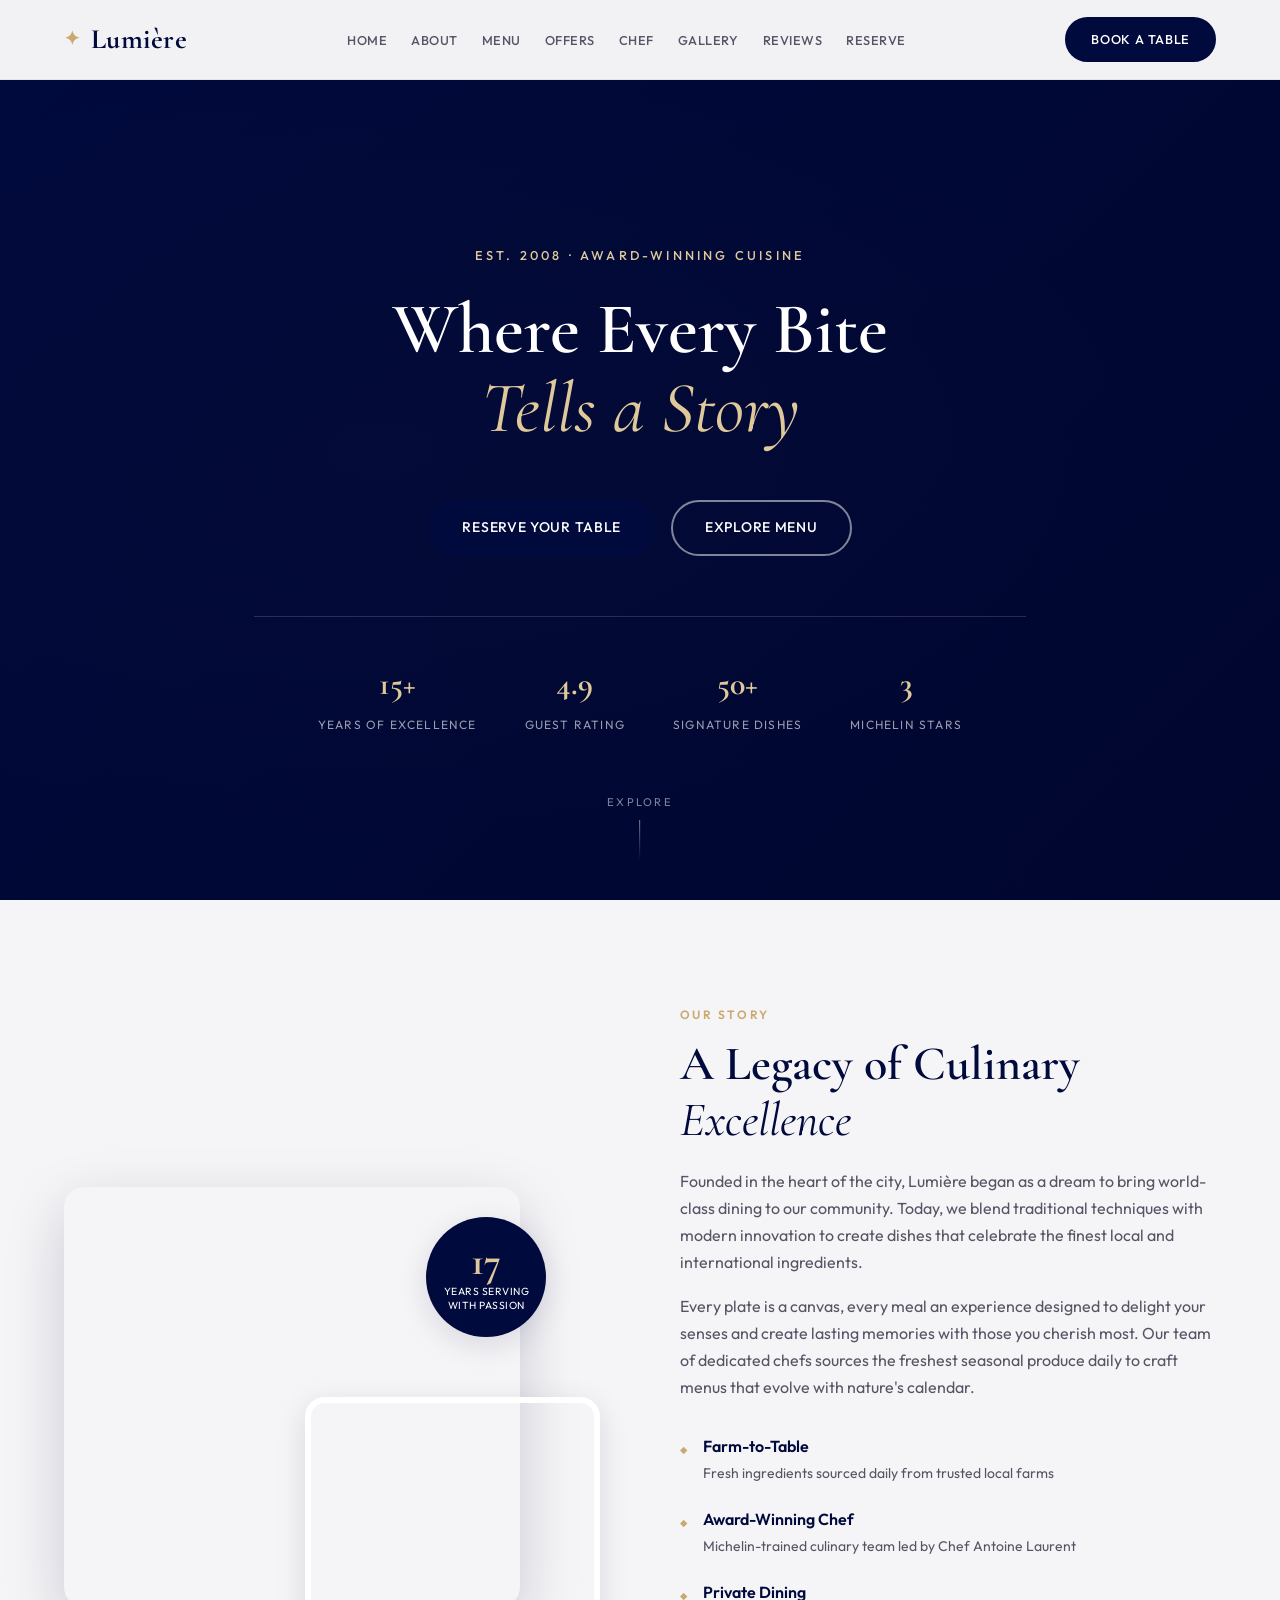
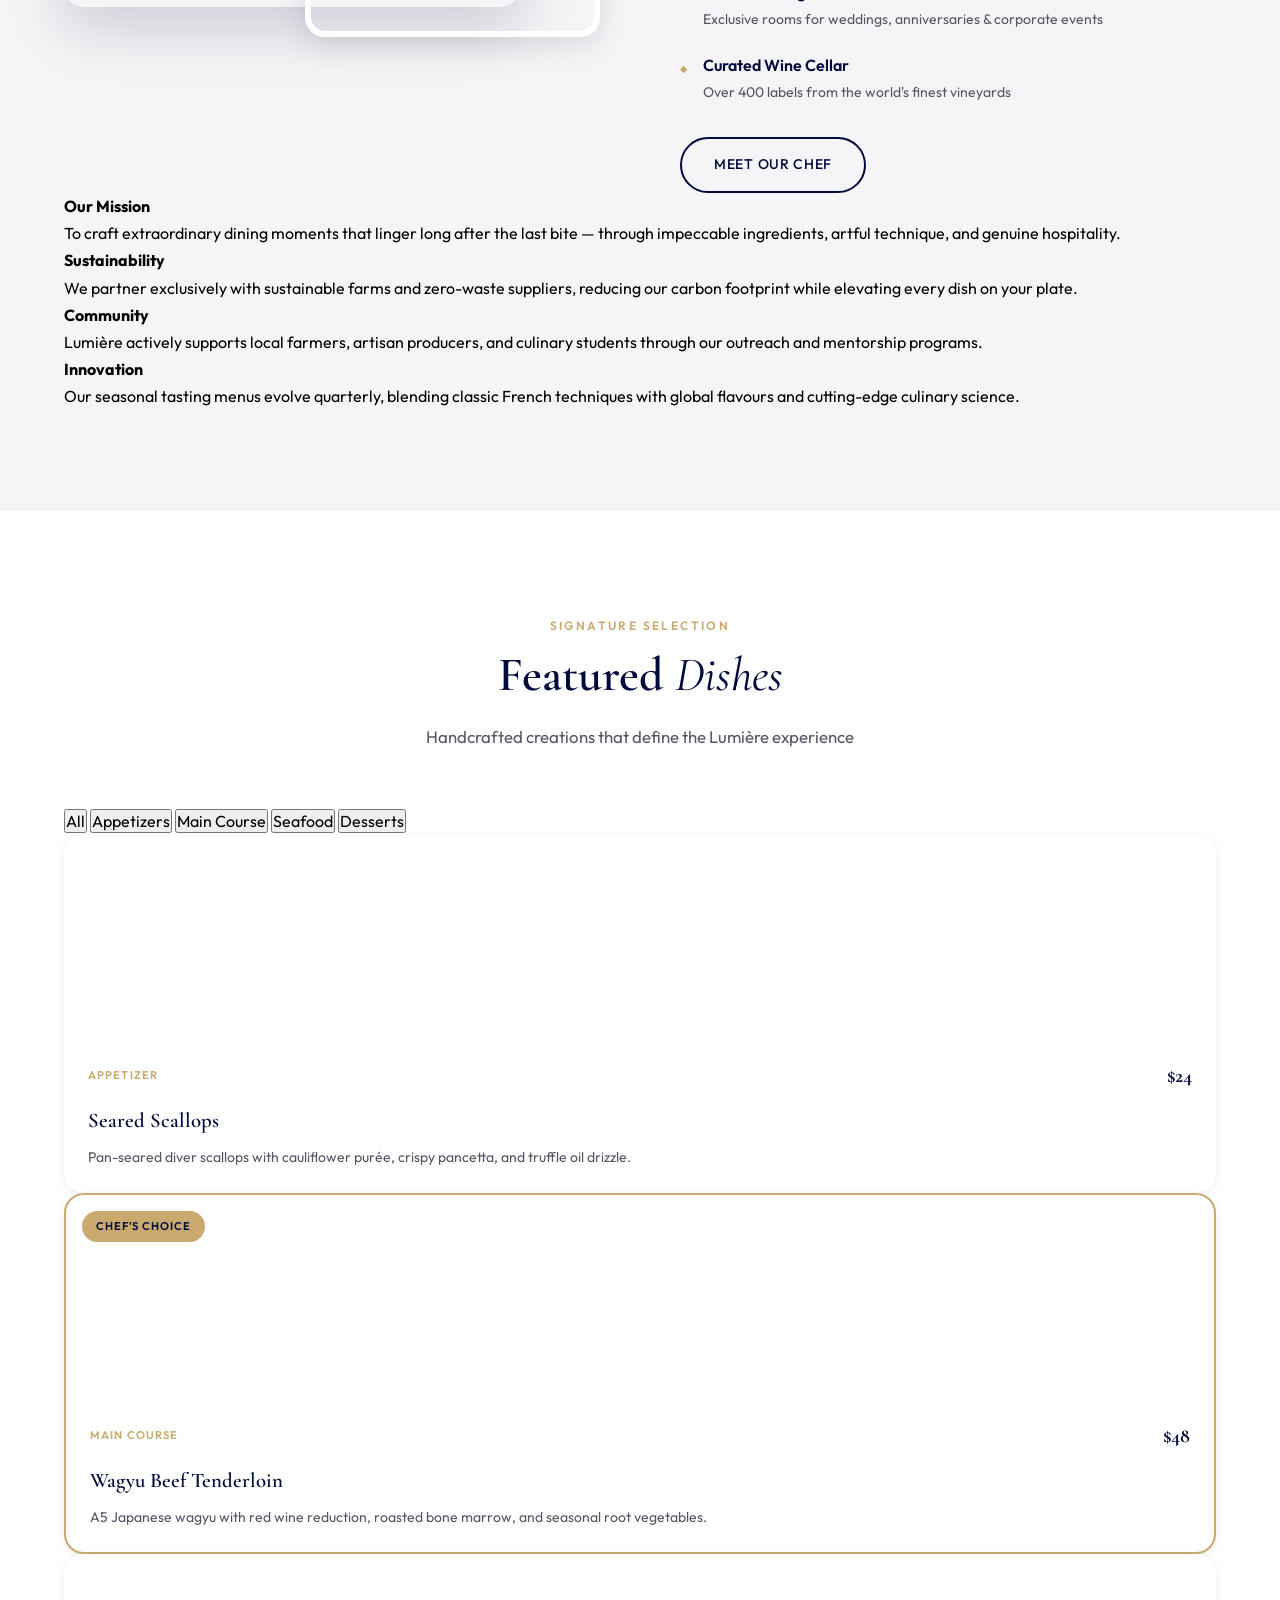
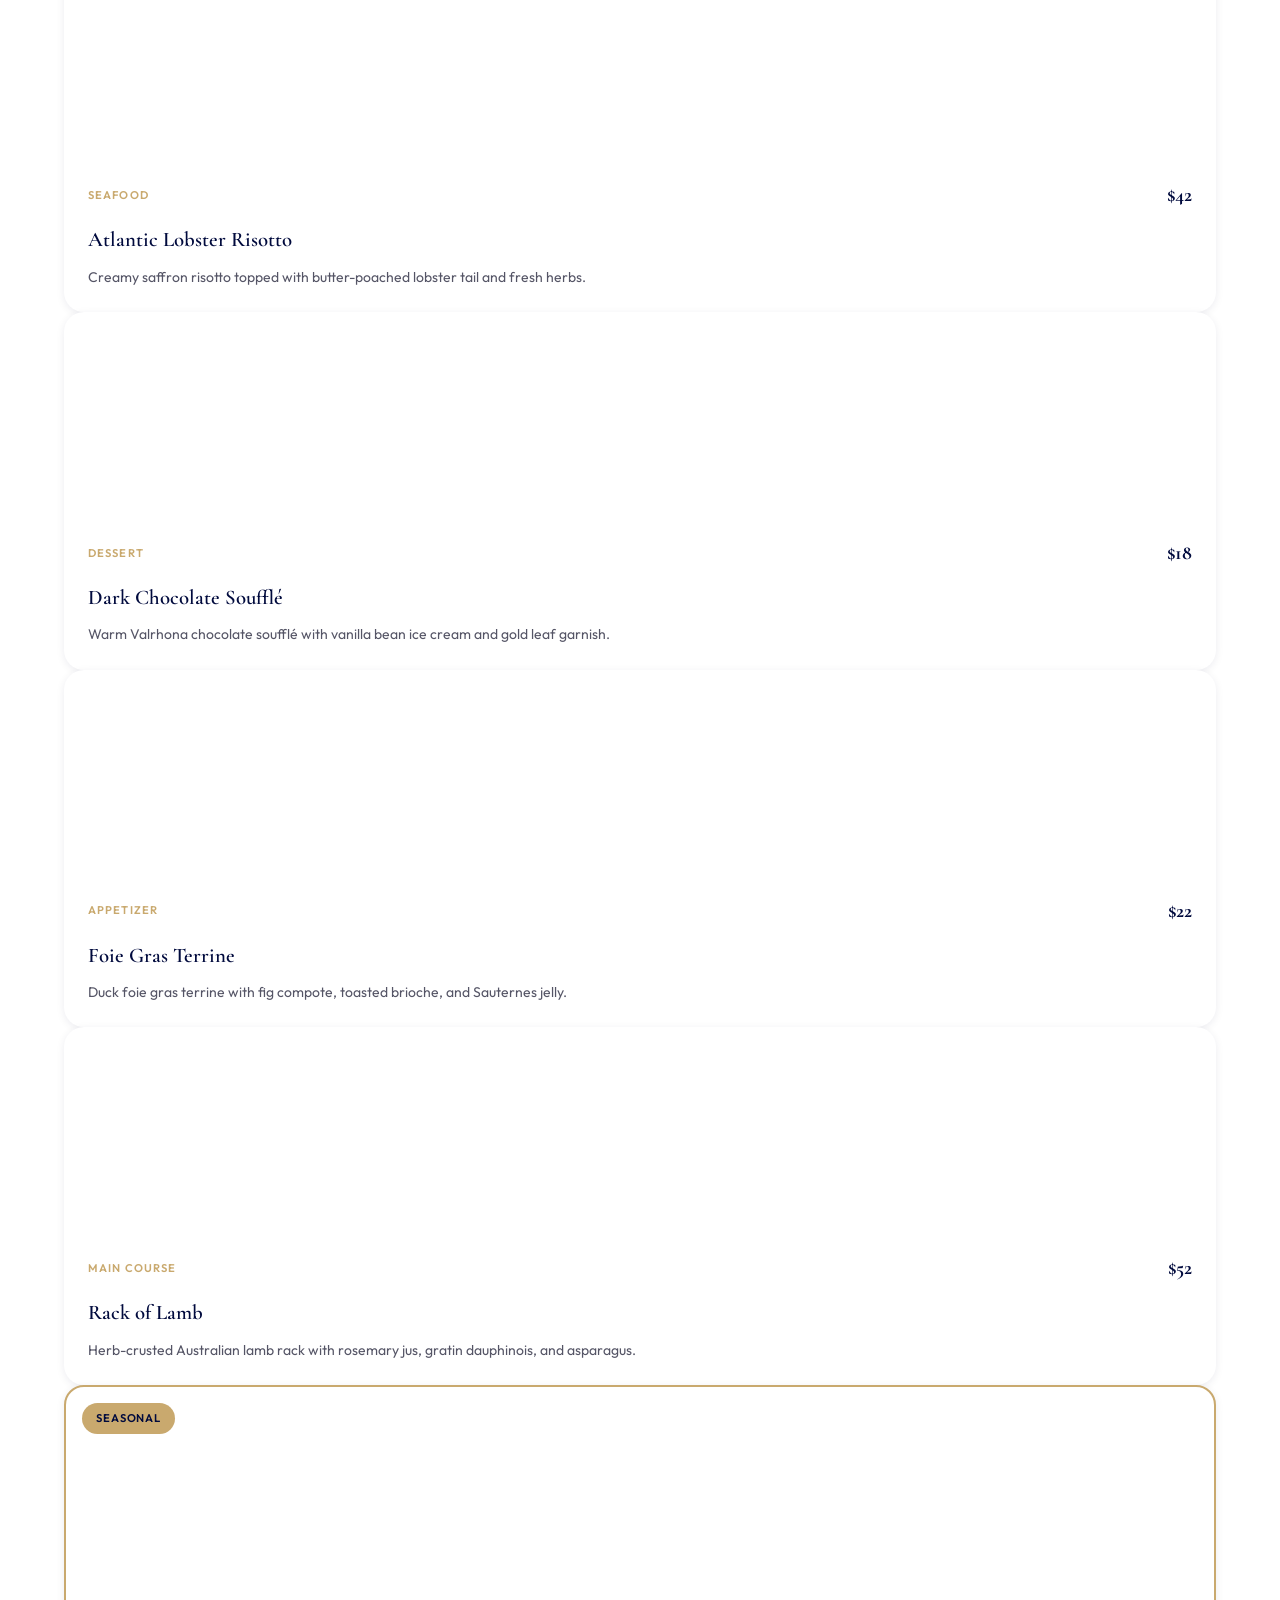
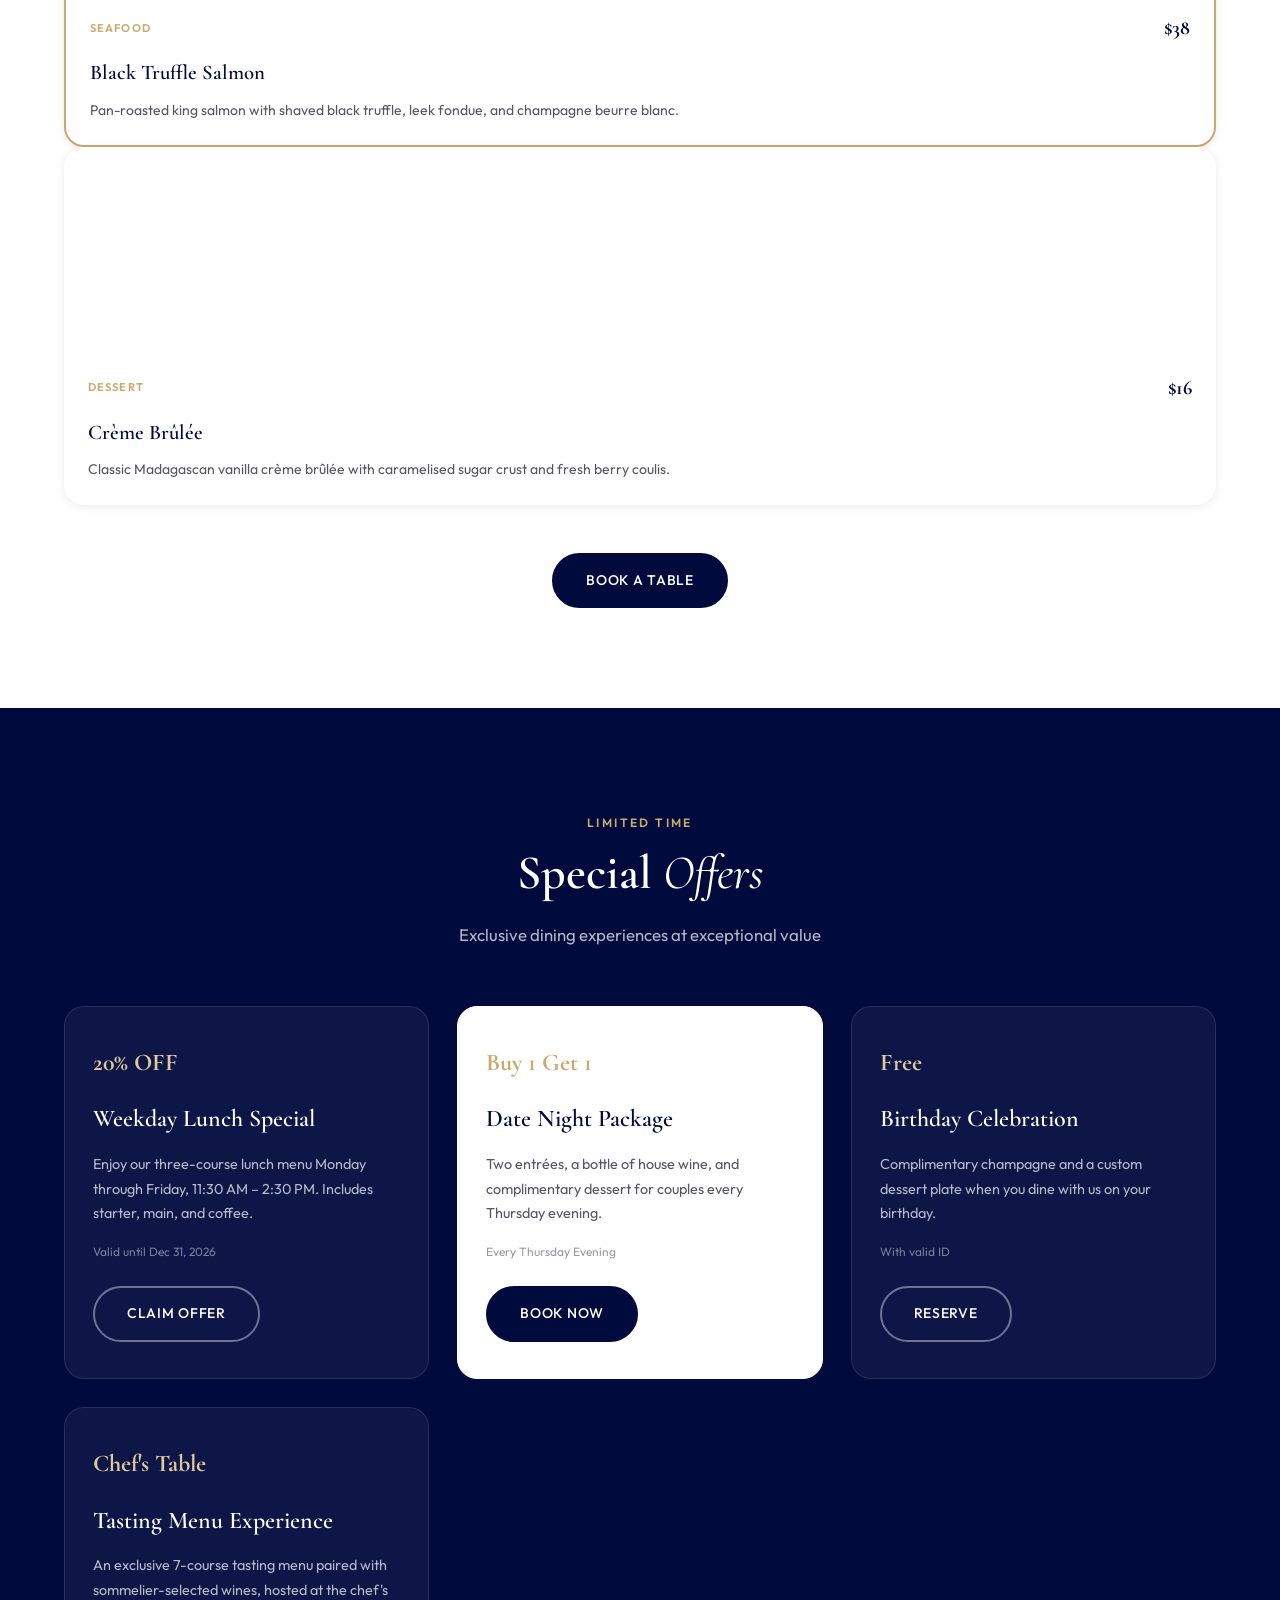
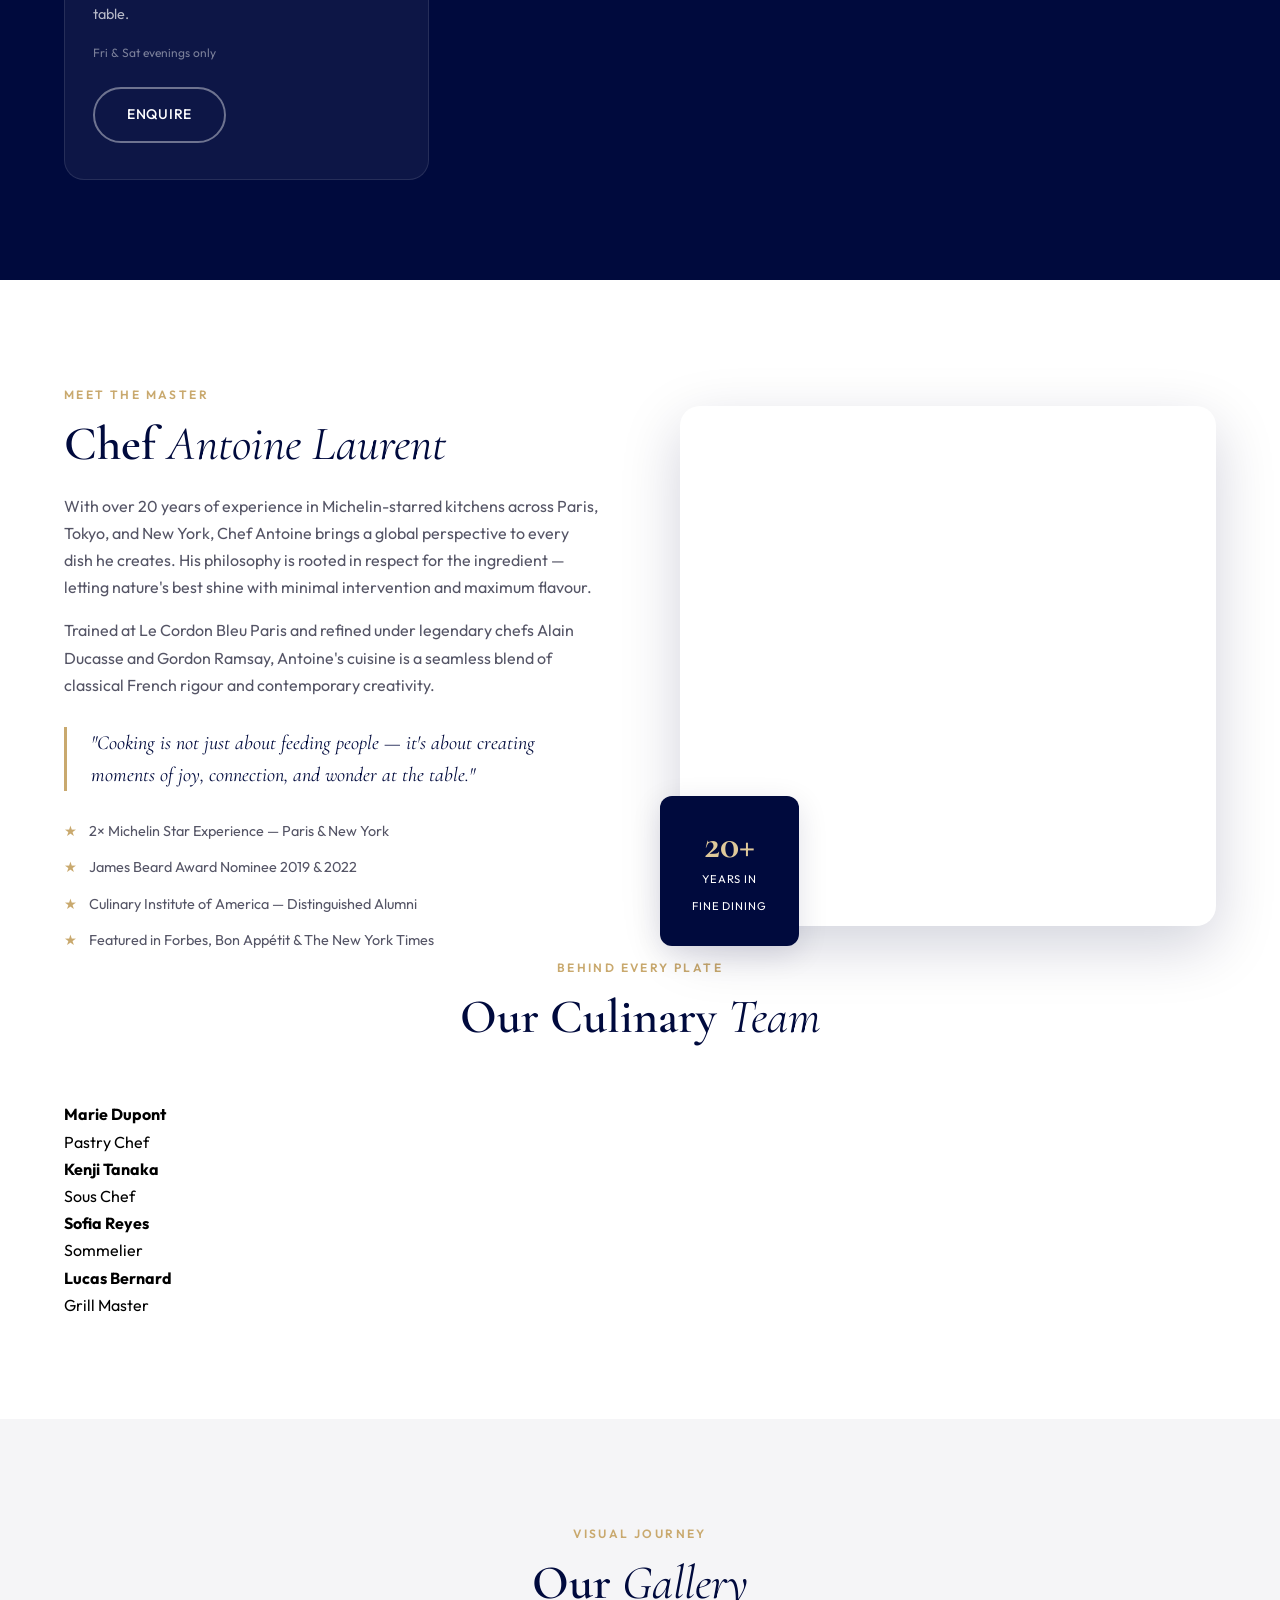
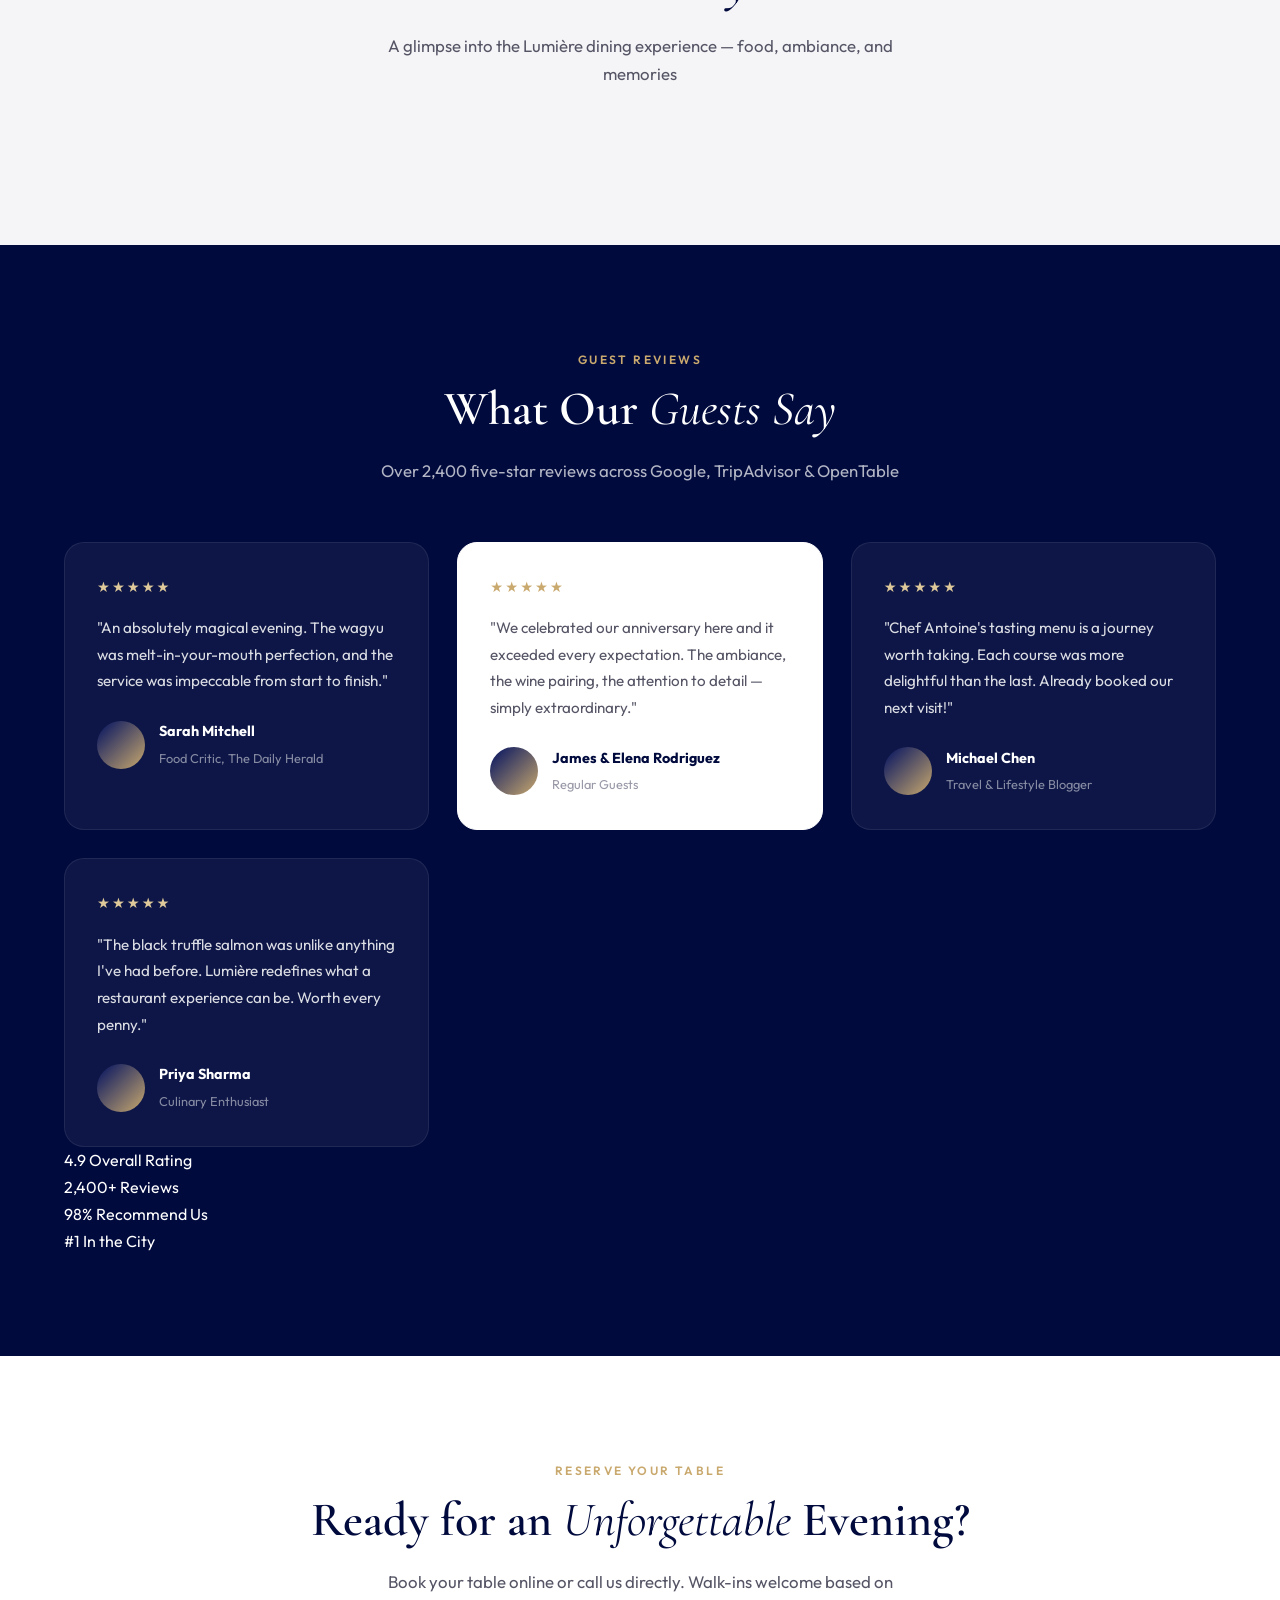
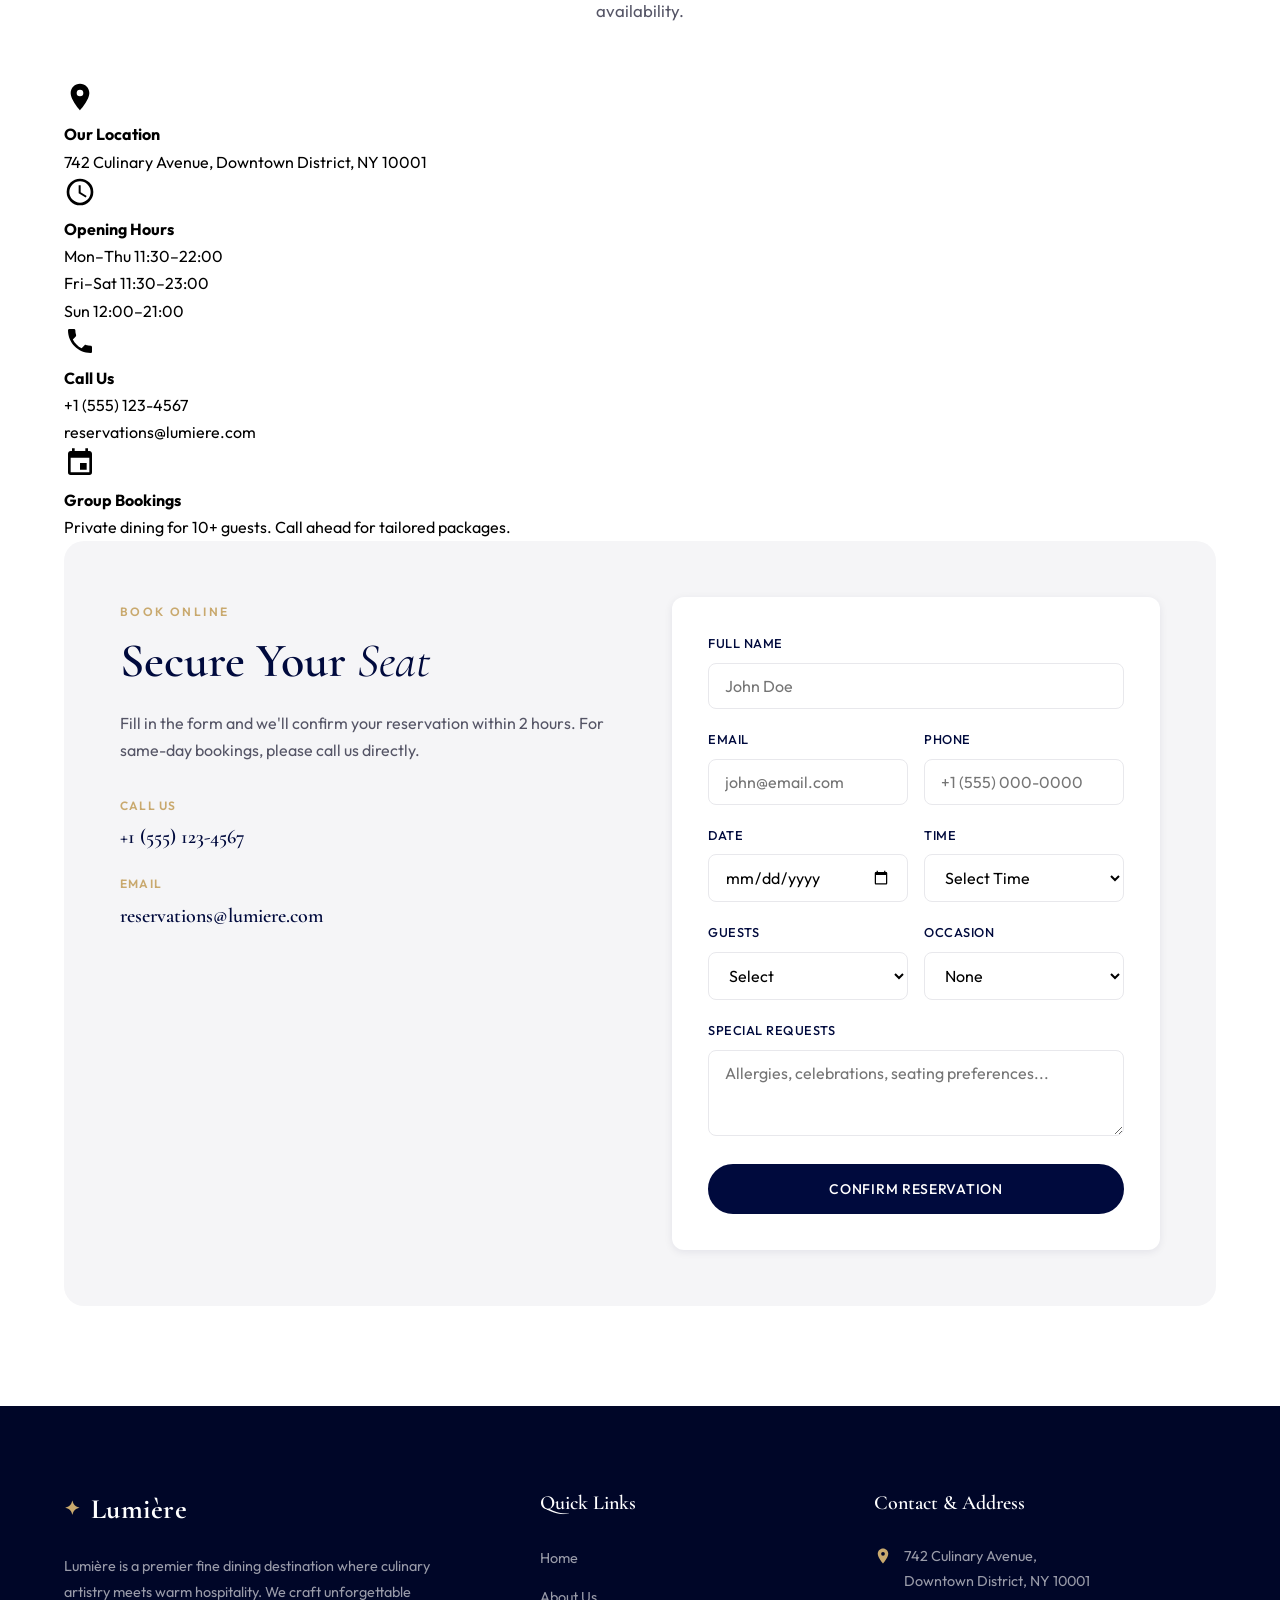
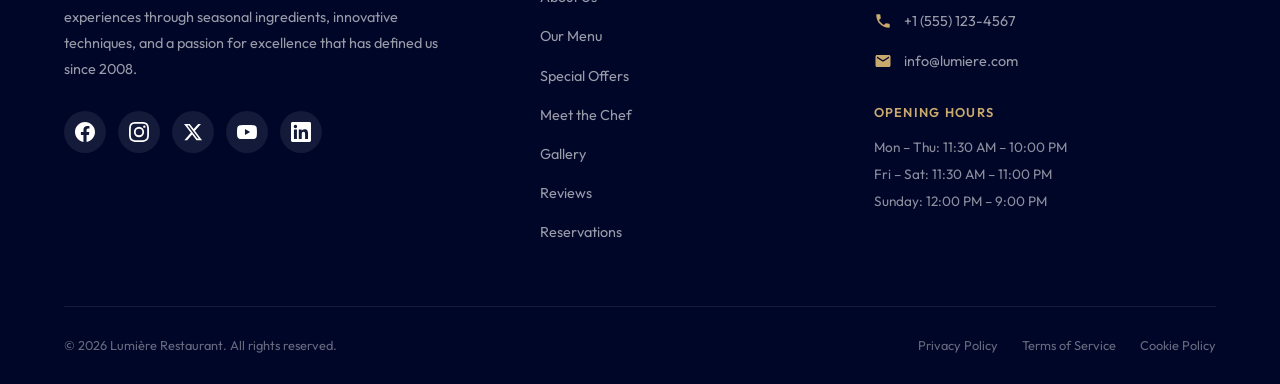
==== index.html @ 095e0fb6 "first commit" ====
<!DOCTYPE html>
<html lang="en">
<head>
  <meta charset="UTF-8">
  <meta name="viewport" content="width=device-width, initial-scale=1.0">
  <meta name="description" content="Lumière — Fine dining restaurant offering exquisite cuisine and unforgettable culinary experiences.">
  <title>Lumière | Fine Dining</title>
  <link rel="stylesheet" href="css/base.css">
  <link rel="stylesheet" href="css/hero.css">
  <link rel="stylesheet" href="css/about.css">
  <link rel="stylesheet" href="css/menu.css">
  <link rel="stylesheet" href="css/offers.css">
  <link rel="stylesheet" href="css/chef.css">
  <link rel="stylesheet" href="css/gallery.css">
  <link rel="stylesheet" href="css/reviews.css">
  <link rel="stylesheet" href="css/reservation.css">
  <link rel="stylesheet" href="css/index.css">
  <link rel="preconnect" href="https://fonts.googleapis.com">
  <link rel="preconnect" href="https://fonts.gstatic.com" crossorigin>
  <link href="https://fonts.googleapis.com/css2?family=Cormorant+Garamond:ital,wght@0,400;0,600;0,700;1,400&family=Outfit:wght@300;400;500;600&display=swap" rel="stylesheet">
</head>
<body>

  <!-- ══════════════════════════════════════════
       HEADER
  ══════════════════════════════════════════ -->
  <header class="header">
    <div class="container header__inner">
      <a href="#home" class="logo">
        <span class="logo__icon">✦</span>
        <span class="logo__text">Lumière</span>
      </a>
      <nav class="nav" id="mainNav" aria-label="Main navigation">
        <ul class="nav__list">
          <li><a href="./index.html"        class="nav__link nav__link--active">Home</a></li>
          <li><a href="./about.html"       class="nav__link">About</a></li>
          <li><a href="./menu.html"        class="nav__link">Menu</a></li>
          <li><a href="./offers.html"      class="nav__link">Offers</a></li>
          <li><a href="./chef.html"        class="nav__link">Chef</a></li>
          <li><a href="gallery.html"     class="nav__link">Gallery</a></li>
          <li><a href="./reviews.html"     class="nav__link">Reviews</a></li>
          <li><a href="./reservation.html" class="nav__link">Reserve</a></li>
        </ul>
      </nav>
      <a href="#reservation" class="btn btn--primary btn--sm header__cta">Book a Table</a>
      <button class="menu-toggle" id="menuToggle" aria-label="Toggle menu" aria-expanded="false">
        <span></span><span></span><span></span>
      </button>
    </div>
  </header>

  <main>

  <!-- ══════════════════════════════════════════
       1. HOME — HERO
  ══════════════════════════════════════════ -->
  <section class="hero" id="home">
    <!-- Background video -->
    <video class="hero__video" autoplay muted loop playsinline poster="https://images.unsplash.com/photo-1414235077428-338989a2e8c0?w=1920&q=80">
      <source src="video/YTDown_YouTube_Restaurant-Ad-Video-Template-Editable_Media_xPPLbEFbCAo_002_720p.mp4" type="video/mp4">
    </video>
    <div class="hero__overlay"></div>
    <div class="container hero__content">
      <p class="hero__eyebrow">Est. 2008 · Award-Winning Cuisine</p>
      <h1 class="hero__title">Where Every Bite<br><em>Tells a Story</em></h1><br>
      
      <div class="hero__actions">
        <a href="#reservation" class="btn btn--primary">Reserve Your Table</a>
        <a href="#menu"        class="btn btn--outline">Explore Menu</a>
      </div>
      <div class="hero__stats">
        <div class="hero__stat">
          <span class="hero__stat-number">15+</span>
          <span class="hero__stat-label">Years of Excellence</span>
        </div>
        <div class="hero__stat">
          <span class="hero__stat-number">4.9</span>
          <span class="hero__stat-label">Guest Rating</span>
        </div>
        <div class="hero__stat">
          <span class="hero__stat-number">50+</span>
          <span class="hero__stat-label">Signature Dishes</span>
        </div>
        <div class="hero__stat">
          <span class="hero__stat-number">3</span>
          <span class="hero__stat-label">Michelin Stars</span>
        </div>
      </div>
    </div>
    <div class="hero__scroll">
      <span>Explore</span>
      <div class="hero__scroll-line"></div>
    </div>
  </section>


  <!-- ══════════════════════════════════════════
       2. ABOUT
  ══════════════════════════════════════════ -->
  <section class="section about" id="about">
    <div class="container">
      <div class="about__grid">
        <div class="about__images">
          <div class="about__img about__img--main"></div>
          <div class="about__img about__img--secondary"></div>
          <div class="about__badge">
            <span class="about__badge-number">17</span>
            <span class="about__badge-text">Years Serving<br>With Passion</span>
          </div>
        </div>
        <div class="about__content">
          <span class="section__eyebrow">Our Story</span>
          <h2 class="section__title">A Legacy of Culinary<br><em>Excellence</em></h2>
          <p class="section__text">Founded in the heart of the city, Lumière began as a dream to bring world-class dining to our community. Today, we blend traditional techniques with modern innovation to create dishes that celebrate the finest local and international ingredients.</p>
          <p class="section__text">Every plate is a canvas, every meal an experience designed to delight your senses and create lasting memories with those you cherish most. Our team of dedicated chefs sources the freshest seasonal produce daily to craft menus that evolve with nature's calendar.</p>
          <ul class="about__features">
            <li><span class="about__feature-icon">◆</span><div><strong>Farm-to-Table</strong><p>Fresh ingredients sourced daily from trusted local farms</p></div></li>
            <li><span class="about__feature-icon">◆</span><div><strong>Award-Winning Chef</strong><p>Michelin-trained culinary team led by Chef Antoine Laurent</p></div></li>
            <li><span class="about__feature-icon">◆</span><div><strong>Private Dining</strong><p>Exclusive rooms for weddings, anniversaries &amp; corporate events</p></div></li>
            <li><span class="about__feature-icon">◆</span><div><strong>Curated Wine Cellar</strong><p>Over 400 labels from the world's finest vineyards</p></div></li>
          </ul>
          <a href="#chef" class="btn btn--secondary">Meet Our Chef</a>
        </div>
      </div>

      <!-- Value cards row -->
      <div class="about__values">
        <div class="about__value-card">
          <h4>Our Mission</h4>
          <p>To craft extraordinary dining moments that linger long after the last bite — through impeccable ingredients, artful technique, and genuine hospitality.</p>
        </div>
        <div class="about__value-card">
          <h4>Sustainability</h4>
          <p>We partner exclusively with sustainable farms and zero-waste suppliers, reducing our carbon footprint while elevating every dish on your plate.</p>
        </div>
        <div class="about__value-card">
          <h4>Community</h4>
          <p>Lumière actively supports local farmers, artisan producers, and culinary students through our outreach and mentorship programs.</p>
        </div>
        <div class="about__value-card">
          <h4>Innovation</h4>
          <p>Our seasonal tasting menus evolve quarterly, blending classic French techniques with global flavours and cutting-edge culinary science.</p>
        </div>
      </div>
    </div>
  </section>


  <!-- ══════════════════════════════════════════
       3. MENU
  ══════════════════════════════════════════ -->
  <section class="section menu" id="menu">
    <div class="container">
      <div class="section__header section__header--center">
        <span class="section__eyebrow">Signature Selection</span>
        <h2 class="section__title">Featured <em>Dishes</em></h2>
        <p class="section__subtitle">Handcrafted creations that define the Lumière experience</p>
      </div>

      <div class="menu__tabs">
        <button class="menu__tab active">All</button>
        <button class="menu__tab">Appetizers</button>
        <button class="menu__tab">Main Course</button>
        <button class="menu__tab">Seafood</button>
        <button class="menu__tab">Desserts</button>
      </div>

      <div class="menu__grid--8">
        <article class="menu-card">
          <div class="menu-card__image menu-card__image--1"></div>
          <div class="menu-card__body">
            <div class="menu-card__meta"><span class="menu-card__tag">Appetizer</span><span class="menu-card__price">$24</span></div>
            <h3 class="menu-card__title">Seared Scallops</h3>
            <p class="menu-card__desc">Pan-seared diver scallops with cauliflower purée, crispy pancetta, and truffle oil drizzle.</p>
          </div>
        </article>

        <article class="menu-card menu-card--featured">
          <div class="menu-card__badge">Chef's Choice</div>
          <div class="menu-card__image menu-card__image--2"></div>
          <div class="menu-card__body">
            <div class="menu-card__meta"><span class="menu-card__tag">Main Course</span><span class="menu-card__price">$48</span></div>
            <h3 class="menu-card__title">Wagyu Beef Tenderloin</h3>
            <p class="menu-card__desc">A5 Japanese wagyu with red wine reduction, roasted bone marrow, and seasonal root vegetables.</p>
          </div>
        </article>

        <article class="menu-card">
          <div class="menu-card__image menu-card__image--3"></div>
          <div class="menu-card__body">
            <div class="menu-card__meta"><span class="menu-card__tag">Seafood</span><span class="menu-card__price">$42</span></div>
            <h3 class="menu-card__title">Atlantic Lobster Risotto</h3>
            <p class="menu-card__desc">Creamy saffron risotto topped with butter-poached lobster tail and fresh herbs.</p>
          </div>
        </article>

        <article class="menu-card">
          <div class="menu-card__image menu-card__image--4"></div>
          <div class="menu-card__body">
            <div class="menu-card__meta"><span class="menu-card__tag">Dessert</span><span class="menu-card__price">$18</span></div>
            <h3 class="menu-card__title">Dark Chocolate Soufflé</h3>
            <p class="menu-card__desc">Warm Valrhona chocolate soufflé with vanilla bean ice cream and gold leaf garnish.</p>
          </div>
        </article>

        <article class="menu-card">
          <div class="menu-card__image menu-card__image--5"></div>
          <div class="menu-card__body">
            <div class="menu-card__meta"><span class="menu-card__tag">Appetizer</span><span class="menu-card__price">$22</span></div>
            <h3 class="menu-card__title">Foie Gras Terrine</h3>
            <p class="menu-card__desc">Duck foie gras terrine with fig compote, toasted brioche, and Sauternes jelly.</p>
          </div>
        </article>

        <article class="menu-card">
          <div class="menu-card__image menu-card__image--6"></div>
          <div class="menu-card__body">
            <div class="menu-card__meta"><span class="menu-card__tag">Main Course</span><span class="menu-card__price">$52</span></div>
            <h3 class="menu-card__title">Rack of Lamb</h3>
            <p class="menu-card__desc">Herb-crusted Australian lamb rack with rosemary jus, gratin dauphinois, and asparagus.</p>
          </div>
        </article>

        <article class="menu-card menu-card--featured">
          <div class="menu-card__badge">Seasonal</div>
          <div class="menu-card__image menu-card__image--7"></div>
          <div class="menu-card__body">
            <div class="menu-card__meta"><span class="menu-card__tag">Seafood</span><span class="menu-card__price">$38</span></div>
            <h3 class="menu-card__title">Black Truffle Salmon</h3>
            <p class="menu-card__desc">Pan-roasted king salmon with shaved black truffle, leek fondue, and champagne beurre blanc.</p>
          </div>
        </article>

        <article class="menu-card">
          <div class="menu-card__image menu-card__image--8"></div>
          <div class="menu-card__body">
            <div class="menu-card__meta"><span class="menu-card__tag">Dessert</span><span class="menu-card__price">$16</span></div>
            <h3 class="menu-card__title">Crème Brûlée</h3>
            <p class="menu-card__desc">Classic Madagascan vanilla crème brûlée with caramelised sugar crust and fresh berry coulis.</p>
          </div>
        </article>
      </div>

      <div class="section__cta">
        <a href="#reservation" class="btn btn--primary">Book a Table</a>
      </div>
    </div>
  </section>


  <!-- ══════════════════════════════════════════
       4. OFFERS
  ══════════════════════════════════════════ -->
  <section class="section offers" id="offers">
    <div class="container">
      <div class="section__header section__header--center section__header--light">
        <span class="section__eyebrow">Limited Time</span>
        <h2 class="section__title">Special <em>Offers</em></h2>
        <p class="section__subtitle">Exclusive dining experiences at exceptional value</p>
      </div>
      <div class="offers__grid offers__grid--4">
        <article class="offer-card">
          <div class="offer-card__discount">20% OFF</div>
          <h3 class="offer-card__title">Weekday Lunch Special</h3>
          <p class="offer-card__desc">Enjoy our three-course lunch menu Monday through Friday, 11:30 AM – 2:30 PM. Includes starter, main, and coffee.</p>
          <span class="offer-card__valid">Valid until Dec 31, 2026</span>
          <a href="#reservation" class="btn btn--outline-light">Claim Offer</a>
        </article>

        <article class="offer-card offer-card--highlight">
          <div class="offer-card__discount">Buy 1 Get 1</div>
          <h3 class="offer-card__title">Date Night Package</h3>
          <p class="offer-card__desc">Two entrées, a bottle of house wine, and complimentary dessert for couples every Thursday evening.</p>
          <span class="offer-card__valid">Every Thursday Evening</span>
          <a href="#reservation" class="btn btn--primary">Book Now</a>
        </article>

        <article class="offer-card">
          <div class="offer-card__discount">Free</div>
          <h3 class="offer-card__title">Birthday Celebration</h3>
          <p class="offer-card__desc">Complimentary champagne and a custom dessert plate when you dine with us on your birthday.</p>
          <span class="offer-card__valid">With valid ID</span>
          <a href="#reservation" class="btn btn--outline-light">Reserve</a>
        </article>

        <article class="offer-card">
          <div class="offer-card__discount">Chef's Table</div>
          <h3 class="offer-card__title">Tasting Menu Experience</h3>
          <p class="offer-card__desc">An exclusive 7-course tasting menu paired with sommelier-selected wines, hosted at the chef's table.</p>
          <span class="offer-card__valid">Fri &amp; Sat evenings only</span>
          <a href="#reservation" class="btn btn--outline-light">Enquire</a>
        </article>
      </div>
    </div>
  </section>


  <!-- ══════════════════════════════════════════
       5. CHEF
  ══════════════════════════════════════════ -->
  <section class="section chef" id="chef">
    <div class="container">
      <div class="chef__grid">
        <div class="chef__content">
          <span class="section__eyebrow">Meet the Master</span>
          <h2 class="section__title">Chef <em>Antoine Laurent</em></h2>
          <p class="section__text">With over 20 years of experience in Michelin-starred kitchens across Paris, Tokyo, and New York, Chef Antoine brings a global perspective to every dish he creates. His philosophy is rooted in respect for the ingredient — letting nature's best shine with minimal intervention and maximum flavour.</p>
          <p class="section__text">Trained at Le Cordon Bleu Paris and refined under legendary chefs Alain Ducasse and Gordon Ramsay, Antoine's cuisine is a seamless blend of classical French rigour and contemporary creativity.</p>
          <blockquote class="chef__quote">"Cooking is not just about feeding people — it's about creating moments of joy, connection, and wonder at the table."</blockquote>
          <div class="chef__credentials">
            <div class="chef__credential"><span class="chef__credential-icon">★</span><span>2× Michelin Star Experience — Paris &amp; New York</span></div>
            <div class="chef__credential"><span class="chef__credential-icon">★</span><span>James Beard Award Nominee 2019 &amp; 2022</span></div>
            <div class="chef__credential"><span class="chef__credential-icon">★</span><span>Culinary Institute of America — Distinguished Alumni</span></div>
            <div class="chef__credential"><span class="chef__credential-icon">★</span><span>Featured in Forbes, Bon Appétit &amp; The New York Times</span></div>
          </div>
        </div>
        <div class="chef__image-wrap">
          <div class="chef__image"></div>
          <div class="chef__experience">
            <span class="chef__experience-number">20+</span>
            <span class="chef__experience-label">Years in<br>Fine Dining</span>
          </div>
        </div>
      </div>

      <!-- Team -->
      <div class="chef__team">
        <div class="section__header section__header--center">
          <span class="section__eyebrow">Behind Every Plate</span>
          <h3 class="section__title chef__team .section__title--sm">Our Culinary <em>Team</em></h3>
        </div>
        <div class="chef__team-grid">
          <div class="chef__team-card">
            <div class="chef__team-photo chef__team-photo--marie"></div>
            <div class="chef__team-body">
              <h4>Marie Dupont</h4>
              <span>Pastry Chef</span>
            </div>
          </div>
          <div class="chef__team-card">
            <div class="chef__team-photo chef__team-photo--kenji"></div>
            <div class="chef__team-body">
              <h4>Kenji Tanaka</h4>
              <span>Sous Chef</span>
            </div>
          </div>
          <div class="chef__team-card">
            <div class="chef__team-photo chef__team-photo--sofia"></div>
            <div class="chef__team-body">
              <h4>Sofia Reyes</h4>
              <span>Sommelier</span>
            </div>
          </div>
          <div class="chef__team-card">
            <div class="chef__team-photo chef__team-photo--lucas"></div>
            <div class="chef__team-body">
              <h4>Lucas Bernard</h4>
              <span>Grill Master</span>
            </div>
          </div>
        </div>
      </div>
    </div>
  </section>


  <!-- ══════════════════════════════════════════
       6. GALLERY
  ══════════════════════════════════════════ -->
  <section class="section gallery" id="gallery">
    <div class="container">
      <div class="section__header section__header--center">
        <span class="section__eyebrow">Visual Journey</span>
        <h2 class="section__title">Our <em>Gallery</em></h2>
        <p class="section__subtitle">A glimpse into the Lumière dining experience — food, ambiance, and memories</p>
      </div>
      <div class="gallery__grid--full">
        <div class="gallery__item gi-tall gi-1"></div>
        <div class="gallery__item gi-2"></div>
        <div class="gallery__item gi-3"></div>
        <div class="gallery__item gi-wide gi-4"></div>
        <div class="gallery__item gi-5"></div>
        <div class="gallery__item gi-6"></div>
        <div class="gallery__item gi-7"></div>
      </div>
    </div>
  </section>


  <!-- ══════════════════════════════════════════
       7. REVIEWS
  ══════════════════════════════════════════ -->
  <section class="section testimonials" id="reviews">
    <div class="container">
      <div class="section__header section__header--center section__header--light">
        <span class="section__eyebrow">Guest Reviews</span>
        <h2 class="section__title">What Our <em>Guests Say</em></h2>
        <p class="section__subtitle reviews__subtitle">Over 2,400 five-star reviews across Google, TripAdvisor &amp; OpenTable</p>
      </div>

      <div class="testimonials__grid testimonials__grid--4">
        <article class="testimonial-card">
          <div class="testimonial-card__stars">★★★★★</div>
          <p class="testimonial-card__text">"An absolutely magical evening. The wagyu was melt-in-your-mouth perfection, and the service was impeccable from start to finish."</p>
          <div class="testimonial-card__author">
            <div class="testimonial-card__avatar"></div>
            <div><strong>Sarah Mitchell</strong><span>Food Critic, The Daily Herald</span></div>
          </div>
        </article>

        <article class="testimonial-card testimonial-card--featured">
          <div class="testimonial-card__stars">★★★★★</div>
          <p class="testimonial-card__text">"We celebrated our anniversary here and it exceeded every expectation. The ambiance, the wine pairing, the attention to detail — simply extraordinary."</p>
          <div class="testimonial-card__author">
            <div class="testimonial-card__avatar"></div>
            <div><strong>James &amp; Elena Rodriguez</strong><span>Regular Guests</span></div>
          </div>
        </article>

        <article class="testimonial-card">
          <div class="testimonial-card__stars">★★★★★</div>
          <p class="testimonial-card__text">"Chef Antoine's tasting menu is a journey worth taking. Each course was more delightful than the last. Already booked our next visit!"</p>
          <div class="testimonial-card__author">
            <div class="testimonial-card__avatar"></div>
            <div><strong>Michael Chen</strong><span>Travel &amp; Lifestyle Blogger</span></div>
          </div>
        </article>

        <article class="testimonial-card">
          <div class="testimonial-card__stars">★★★★★</div>
          <p class="testimonial-card__text">"The black truffle salmon was unlike anything I've had before. Lumière redefines what a restaurant experience can be. Worth every penny."</p>
          <div class="testimonial-card__author">
            <div class="testimonial-card__avatar"></div>
            <div><strong>Priya Sharma</strong><span>Culinary Enthusiast</span></div>
          </div>
        </article>
      </div>

      <!-- Rating stats -->
      <div class="reviews__stats">
        <div class="reviews__stat">
          <span class="reviews__stat-number">4.9</span>
          <span class="reviews__stat-label">Overall Rating</span>
        </div>
        <div class="reviews__stat">
          <span class="reviews__stat-number">2,400+</span>
          <span class="reviews__stat-label">Reviews</span>
        </div>
        <div class="reviews__stat">
          <span class="reviews__stat-number">98%</span>
          <span class="reviews__stat-label">Recommend Us</span>
        </div>
        <div class="reviews__stat">
          <span class="reviews__stat-number">#1</span>
          <span class="reviews__stat-label">In the City</span>
        </div>
      </div>
    </div>
  </section>


  <!-- ══════════════════════════════════════════
       8. RESERVATION
  ══════════════════════════════════════════ -->
  <section class="section reservation reservation--light" id="reservation">
    <div class="container">
      <div class="section__header section__header--center">
        <span class="section__eyebrow">Reserve Your Table</span>
        <h2 class="section__title">Ready for an <em>Unforgettable</em> Evening?</h2>
        <p class="section__subtitle">Book your table online or call us directly. Walk-ins welcome based on availability.</p>
      </div>

      <!-- Info cards -->
      <div class="reservation__info-grid">
        <div class="reservation__info-card">
          <svg viewBox="0 0 24 24" width="32" height="32" fill="currentColor"><path d="M12 2C8.13 2 5 5.13 5 9c0 5.25 7 13 7 13s7-7.75 7-13c0-3.87-3.13-7-7-7zm0 9.5a2.5 2.5 0 010-5 2.5 2.5 0 010 5z"/></svg>
          <h4>Our Location</h4>
          <p>742 Culinary Avenue, Downtown District, NY 10001</p>
        </div>
        <div class="reservation__info-card">
          <svg viewBox="0 0 24 24" width="32" height="32" fill="currentColor"><path d="M12 2a10 10 0 100 20A10 10 0 0012 2zm0 18a8 8 0 110-16 8 8 0 010 16zm.5-13H11v6l5.25 3.15.75-1.23-4.5-2.67V7z"/></svg>
          <h4>Opening Hours</h4>
          <p>Mon–Thu 11:30–22:00<br>Fri–Sat 11:30–23:00<br>Sun 12:00–21:00</p>
        </div>
        <div class="reservation__info-card">
          <svg viewBox="0 0 24 24" width="32" height="32" fill="currentColor"><path d="M6.62 10.79c1.44 2.83 3.76 5.14 6.59 6.59l2.2-2.2c.27-.27.67-.36 1.02-.24 1.12.37 2.33.57 3.57.57.55 0 1 .45 1 1V20c0 .55-.45 1-1 1-9.39 0-17-7.61-17-17 0-.55.45-1 1-1h3.5c.55 0 1 .45 1 1 0 1.25.2 2.45.57 3.57.11.35.03.74-.25 1.02l-2.2 2.2z"/></svg>
          <h4>Call Us</h4>
          <p>+1 (555) 123-4567<br>reservations@lumiere.com</p>
        </div>
        <div class="reservation__info-card">
          <svg viewBox="0 0 24 24" width="32" height="32" fill="currentColor"><path d="M17 12h-5v5h5v-5zM16 1v2H8V1H6v2H5c-1.11 0-1.99.9-1.99 2L3 19a2 2 0 002 2h14a2 2 0 002-2V5c0-1.1-.89-2-2-2h-1V1h-2zm3 18H5V8h14v11z"/></svg>
          <h4>Group Bookings</h4>
          <p>Private dining for 10+ guests. Call ahead for tailored packages.</p>
        </div>
      </div>

      <!-- Form -->
      <div class="reservation__inner">
        <div class="reservation__content">
          <span class="section__eyebrow">Book Online</span>
          <h3 class="section__title reservation__title--sm">Secure Your <em>Seat</em></h3>
          <p class="section__text">Fill in the form and we'll confirm your reservation within 2 hours. For same-day bookings, please call us directly.</p>
          <div class="reservation__contact">
            <div class="reservation__contact-item">
              <span class="reservation__contact-label">Call Us</span>
              <a href="tel:+15551234567">+1 (555) 123-4567</a>
            </div>
            <div class="reservation__contact-item">
              <span class="reservation__contact-label">Email</span>
              <a href="mailto:reservations@lumiere.com">reservations@lumiere.com</a>
            </div>
          </div>
        </div>

        <form class="reservation__form" action="#" method="post">
          <div class="form-group">
            <label for="name">Full Name</label>
            <input type="text" id="name" name="name" placeholder="John Doe" required>
          </div>
          <div class="form-row">
            <div class="form-group">
              <label for="email">Email</label>
              <input type="email" id="email" name="email" placeholder="john@email.com" required>
            </div>
            <div class="form-group">
              <label for="phone">Phone</label>
              <input type="tel" id="phone" name="phone" placeholder="+1 (555) 000-0000">
            </div>
          </div>
          <div class="form-row">
            <div class="form-group">
              <label for="date">Date</label>
              <input type="date" id="date" name="date" required>
            </div>
            <div class="form-group">
              <label for="time">Time</label>
              <select id="time" name="time" required>
                <option value="">Select Time</option>
                <option>11:30 AM</option><option>12:00 PM</option><option>12:30 PM</option>
                <option>1:00 PM</option><option>6:00 PM</option><option>6:30 PM</option>
                <option>7:00 PM</option><option>7:30 PM</option><option>8:00 PM</option>
                <option>8:30 PM</option><option>9:00 PM</option>
              </select>
            </div>
          </div>
          <div class="form-row">
            <div class="form-group">
              <label for="guests">Guests</label>
              <select id="guests" name="guests" required>
                <option value="">Select</option>
                <option value="1">1 Guest</option><option value="2">2 Guests</option>
                <option value="3">3 Guests</option><option value="4">4 Guests</option>
                <option value="5">5 Guests</option><option value="6">6+ Guests</option>
              </select>
            </div>
            <div class="form-group">
              <label for="occasion">Occasion</label>
              <select id="occasion" name="occasion">
                <option value="">None</option>
                <option>Birthday</option><option>Anniversary</option>
                <option>Business Dinner</option><option>Date Night</option><option>Other</option>
              </select>
            </div>
          </div>
          <div class="form-group">
            <label for="message">Special Requests</label>
            <textarea id="message" name="message" rows="3" placeholder="Allergies, celebrations, seating preferences..."></textarea>
          </div>
          <button type="submit" class="btn btn--primary btn--full">Confirm Reservation</button>
        </form>
      </div>
    </div>
  </section>

  </main>


  <!-- ══════════════════════════════════════════
       FOOTER
  ══════════════════════════════════════════ -->
  <footer class="footer">
    <div class="container">
      <div class="footer__grid">
        <div class="footer__brand">
          <a href="#home" class="logo logo--footer">
            <span class="logo__icon">✦</span>
            <span class="logo__text">Lumière</span>
          </a>
          <p class="footer__description">Lumière is a premier fine dining destination where culinary artistry meets warm hospitality. We craft unforgettable experiences through seasonal ingredients, innovative techniques, and a passion for excellence that has defined us since 2008.</p>
          <div class="footer__social">
            <a href="https://facebook.com" class="footer__social-link" aria-label="Facebook" target="_blank" rel="noopener noreferrer"><svg viewBox="0 0 24 24" width="20" height="20" fill="currentColor"><path d="M24 12.073c0-6.627-5.373-12-12-12s-12 5.373-12 12c0 5.99 4.388 10.954 10.125 11.854v-8.385H7.078v-3.47h3.047V9.43c0-3.007 1.792-4.669 4.533-4.669 1.312 0 2.686.235 2.686.235v2.953H15.83c-1.491 0-1.956.925-1.956 1.874v2.25h3.328l-.532 3.47h-2.796v8.385C19.612 23.027 24 18.062 24 12.073z"/></svg></a>
            <a href="https://instagram.com" class="footer__social-link" aria-label="Instagram" target="_blank" rel="noopener noreferrer"><svg viewBox="0 0 24 24" width="20" height="20" fill="currentColor"><path d="M12 2.163c3.204 0 3.584.012 4.85.07 3.252.148 4.771 1.691 4.919 4.919.058 1.265.069 1.645.069 4.849 0 3.205-.012 3.584-.069 4.849-.149 3.225-1.664 4.771-4.919 4.919-1.266.058-1.644.07-4.85.07-3.204 0-3.584-.012-4.849-.07-3.26-.149-4.771-1.699-4.919-4.92-.058-1.265-.07-1.644-.07-4.849 0-3.204.013-3.583.07-4.849.149-3.227 1.664-4.771 4.919-4.919 1.266-.057 1.645-.069 4.849-.069zM12 0C8.741 0 8.333.014 7.053.072 2.695.272.273 2.69.073 7.052.014 8.333 0 8.741 0 12c0 3.259.014 3.668.072 4.948.2 4.358 2.618 6.78 6.98 6.98C8.333 23.986 8.741 24 12 24c3.259 0 3.668-.014 4.948-.072 4.354-.2 6.782-2.618 6.979-6.98.059-1.28.073-1.689.073-4.948 0-3.259-.014-3.667-.072-4.947-.196-4.354-2.617-6.78-6.979-6.98C15.668.014 15.259 0 12 0zm0 5.838a6.162 6.162 0 100 12.324 6.162 6.162 0 000-12.324zM12 16a4 4 0 110-8 4 4 0 010 8zm6.406-11.845a1.44 1.44 0 100 2.881 1.44 1.44 0 000-2.881z"/></svg></a>
            <a href="https://twitter.com" class="footer__social-link" aria-label="Twitter" target="_blank" rel="noopener noreferrer"><svg viewBox="0 0 24 24" width="20" height="20" fill="currentColor"><path d="M18.244 2.25h3.308l-7.227 8.26 8.502 11.24H16.17l-5.214-6.817L4.99 21.75H1.68l7.73-8.835L1.254 2.25H8.08l4.713 6.231zm-1.161 17.52h1.833L7.084 4.126H5.117z"/></svg></a>
            <a href="https://youtube.com" class="footer__social-link" aria-label="YouTube" target="_blank" rel="noopener noreferrer"><svg viewBox="0 0 24 24" width="20" height="20" fill="currentColor"><path d="M23.498 6.186a3.016 3.016 0 00-2.122-2.136C19.505 3.545 12 3.545 12 3.545s-7.505 0-9.377.505A3.017 3.017 0 00.502 6.186C0 8.07 0 12 0 12s0 3.93.502 5.814a3.016 3.016 0 002.122 2.136c1.871.505 9.376.505 9.376.505s7.505 0 9.377-.505a3.015 3.015 0 002.122-2.136C24 15.93 24 12 24 12s0-3.93-.502-5.814zM9.545 15.568V8.432L15.818 12l-6.273 3.568z"/></svg></a>
            <a href="https://linkedin.com" class="footer__social-link" aria-label="LinkedIn" target="_blank" rel="noopener noreferrer"><svg viewBox="0 0 24 24" width="20" height="20" fill="currentColor"><path d="M20.447 20.452h-3.554v-5.569c0-1.328-.027-3.037-1.852-3.037-1.853 0-2.136 1.445-2.136 2.939v5.667H9.351V9h3.414v1.561h.046c.477-.9 1.637-1.85 3.37-1.85 3.601 0 4.267 2.37 4.267 5.455v6.286zM5.337 7.433a2.062 2.062 0 01-2.063-2.065 2.064 2.064 0 114.127 0 2.063 2.063 0 01-2.064 2.065zm1.782 13.019H3.555V9h3.564v11.452zM22.225 0H1.771C.792 0 0 .774 0 1.729v20.542C0 23.227.792 24 1.771 24h20.451C23.2 24 24 23.227 24 22.271V1.729C24 .774 23.2 0 22.222 0h.003z"/></svg></a>
          </div>
        </div>
        <div class="footer__links">
          <h3 class="footer__heading">Quick Links</h3>
          <ul class="footer__list">
            <li><a href="#home">Home</a></li>
            <li><a href="#about">About Us</a></li>
            <li><a href="#menu">Our Menu</a></li>
            <li><a href="#offers">Special Offers</a></li>
            <li><a href="#chef">Meet the Chef</a></li>
            <li><a href="#gallery">Gallery</a></li>
            <li><a href="#reviews">Reviews</a></li>
            <li><a href="#reservation">Reservations</a></li>
          </ul>
        </div>
        <div class="footer__contact">
          <h3 class="footer__heading">Contact &amp; Address</h3>
          <address class="footer__address">
            <div class="footer__address-item">
              <svg viewBox="0 0 24 24" width="18" height="18" fill="currentColor"><path d="M12 2C8.13 2 5 5.13 5 9c0 5.25 7 13 7 13s7-7.75 7-13c0-3.87-3.13-7-7-7zm0 9.5a2.5 2.5 0 010-5 2.5 2.5 0 010 5z"/></svg>
              <span>742 Culinary Avenue,<br>Downtown District, NY 10001</span>
            </div>
            <div class="footer__address-item">
              <svg viewBox="0 0 24 24" width="18" height="18" fill="currentColor"><path d="M6.62 10.79c1.44 2.83 3.76 5.14 6.59 6.59l2.2-2.2c.27-.27.67-.36 1.02-.24 1.12.37 2.33.57 3.57.57.55 0 1 .45 1 1V20c0 .55-.45 1-1 1-9.39 0-17-7.61-17-17 0-.55.45-1 1-1h3.5c.55 0 1 .45 1 1 0 1.25.2 2.45.57 3.57.11.35.03.74-.25 1.02l-2.2 2.2z"/></svg>
              <a href="tel:+15551234567">+1 (555) 123-4567</a>
            </div>
            <div class="footer__address-item">
              <svg viewBox="0 0 24 24" width="18" height="18" fill="currentColor"><path d="M20 4H4c-1.1 0-1.99.9-1.99 2L2 18c0 1.1.9 2 2 2h16c1.1 0 2-.9 2-2V6c0-1.1-.9-2-2-2zm0 4l-8 5-8-5V6l8 5 8-5v2z"/></svg>
              <a href="mailto:info@lumiere.com">info@lumiere.com</a>
            </div>
          </address>
          <div class="footer__hours">
            <h4>Opening Hours</h4>
            <p>Mon – Thu: 11:30 AM – 10:00 PM</p>
            <p>Fri – Sat: 11:30 AM – 11:00 PM</p>
            <p>Sunday: 12:00 PM – 9:00 PM</p>
          </div>
        </div>
      </div>
      <div class="footer__bottom">
        <p>&copy; 2026 Lumière Restaurant. All rights reserved.</p>
        <div class="footer__bottom-links">
          <a href="#">Privacy Policy</a>
          <a href="#">Terms of Service</a>
          <a href="#">Cookie Policy</a>
        </div>
      </div>
    </div>
  </footer>


  <script>
    // ── Mobile nav toggle ────────────────────────────────────────
    var toggle = document.getElementById('menuToggle');
    var nav    = document.getElementById('mainNav');
    toggle.addEventListener('click', function () {
      var open = nav.classList.toggle('nav--open');
      toggle.setAttribute('aria-expanded', open);
    });

    // Close mobile nav when a link is clicked
    nav.querySelectorAll('a').forEach(function (a) {
      a.addEventListener('click', function () {
        nav.classList.remove('nav--open');
        toggle.setAttribute('aria-expanded', 'false');
      });
    });

    // ── Active k on scroll ─────────────────────────────────
    var sections = document.querySelectorAll('section[id]');
    var navLinks  = document.querySelectorAll('.nav__link');

    function onScroll() {
      var scrollY = window.scrollY + 100;
      sections.forEach(function (sec) {
        if (scrollY >= sec.offsetTop && scrollY < sec.offsetTop + sec.offsetHeight) {
          navLinks.forEach(function (l) { l.classList.remove('nav__link--active'); });
          var active = document.querySelector('.nav__link[href="#' + sec.id + '"]');
          if (active) active.classList.add('nav__link--active');
        }
      });
    }
    window.addEventListener('scroll', onScroll, { passive: true });

    // ── Header shadow on scroll ───────────────────────────────────
    var header = document.querySelector('.header');
    window.addEventListener('scroll', function () {
      header.style.boxShadow = window.scrollY > 10
        ? '0 4px 24px rgba(0,10,61,0.12)'
        : '';
    }, { passive: true });

    // ── Menu tab UI (visual only) ─────────────────────────────────
    document.querySelectorAll('.menu__tab').forEach(function (tab) {
      tab.addEventListener('click', function () {
        document.querySelectorAll('.menu__tab').forEach(function (t) {
          t.classList.remove('active');
        });
        tab.classList.add('active');
      });
    });
  </script>

</body>
</html>
---- css/base.css ----
/* ============================================
   LUMIÈRE — Shared Base Styles
   Colors: #000a3d | white | black
   ============================================ */

:root {
  --navy: #000a3d;
  --navy-light: #001060;
  --navy-dark: #000628;
  --white: #ffffff;
  --black: #000000;
  --gray-100: #f5f5f7;
  --gray-200: #e8e8ec;
  --gray-400: #9999a8;
  --gray-600: #555566;
  --gold: #c9a96e;
  --gold-light: #dfc99a;

  --font-display: 'Cormorant Garamond', Georgia, serif;
  --font-body: 'Outfit', system-ui, sans-serif;

  --header-height: 80px;
  --transition: 0.3s cubic-bezier(0.4, 0, 0.2, 1);
  --shadow-sm: 0 2px 8px rgba(0, 10, 61, 0.08);
  --shadow-md: 0 8px 30px rgba(0, 10, 61, 0.12);
  --shadow-lg: 0 20px 60px rgba(0, 10, 61, 0.18);
  --radius: 12px;
  --radius-lg: 20px;
}

*,
*::before,
*::after {
  margin: 0;
  padding: 0;
  box-sizing: border-box;
}

html {
  scroll-behavior: smooth;
}

body {
  font-family: var(--font-body);
  font-weight: 400;
  font-size: 16px;
  line-height: 1.7;
  color: var(--black);
  background-color: var(--white);
  -webkit-font-smoothing: antialiased;
  overflow-x: hidden;
}

img {
  max-width: 100%;
  display: block;
}

a {
  text-decoration: none;
  color: inherit;
  transition: color var(--transition);
}

ul {
  list-style: none;
}

address {
  font-style: normal;
}

button,
input,
select,
textarea {
  font-family: inherit;
  font-size: inherit;
}

.container {
  width: 100%;
  max-width: 1200px;
  margin: 0 auto;
  padding: 0 24px;
}

.page-main {
  padding-top: var(--header-height);
}

/* Typography */
.section__eyebrow {
  display: inline-block;
  font-size: 0.75rem;
  font-weight: 600;
  letter-spacing: 0.2em;
  text-transform: uppercase;
  color: var(--gold);
  margin-bottom: 12px;
}

.section__title {
  font-family: var(--font-display);
  font-size: clamp(2rem, 4vw, 3rem);
  font-weight: 600;
  line-height: 1.15;
  color: var(--navy);
  margin-bottom: 20px;
}

.section__title em {
  font-style: italic;
  font-weight: 400;
}

.section__subtitle {
  font-size: 1.05rem;
  color: var(--gray-600);
  max-width: 560px;
  margin: 0 auto;
}

.section__text {
  color: var(--gray-600);
  margin-bottom: 16px;
  max-width: 540px;
}

.section__header {
  margin-bottom: 56px;
}

.section__header--center {
  text-align: center;
}

.section__header--light .section__title {
  color: var(--white);
}

.section__header--light .section__subtitle {
  color: rgba(255, 255, 255, 0.7);
}

.section__cta {
  text-align: center;
  margin-top: 48px;
}

.section {
  padding: 100px 0;
}

/* Buttons */
.btn {
  display: inline-flex;
  align-items: center;
  justify-content: center;
  gap: 8px;
  padding: 14px 32px;
  font-size: 0.875rem;
  font-weight: 500;
  letter-spacing: 0.05em;
  text-transform: uppercase;
  border: 2px solid transparent;
  border-radius: 50px;
  cursor: pointer;
  transition: all var(--transition);
  white-space: nowrap;
}

.btn--primary {
  background-color: var(--navy);
  color: var(--white);
  border-color: var(--navy);
}

.btn--primary:hover {
  background-color: var(--navy-light);
  border-color: var(--navy-light);
  transform: translateY(-2px);
  box-shadow: var(--shadow-md);
}

.btn--secondary {
  background-color: transparent;
  color: var(--navy);
  border-color: var(--navy);
}

.btn--secondary:hover {
  background-color: var(--navy);
  color: var(--white);
  transform: translateY(-2px);
}

.btn--outline {
  background-color: transparent;
  color: var(--white);
  border-color: rgba(255, 255, 255, 0.5);
}

.btn--outline:hover {
  background-color: var(--white);
  color: var(--navy);
  border-color: var(--white);
}

.btn--outline-light {
  background-color: transparent;
  color: var(--white);
  border-color: rgba(255, 255, 255, 0.4);
}

.btn--outline-light:hover {
  background-color: var(--white);
  color: var(--navy);
  border-color: var(--white);
}

.btn--sm {
  padding: 10px 24px;
  font-size: 0.8rem;
}

.btn--full {
  width: 100%;
}

/* Header */
.header {
  position: fixed;
  top: 0;
  left: 0;
  right: 0;
  z-index: 1000;
  height: var(--header-height);
  background-color: rgba(255, 255, 255, 0.95);
  backdrop-filter: blur(12px);
  border-bottom: 1px solid rgba(0, 10, 61, 0.06);
}

.header__inner {
  display: flex;
  align-items: center;
  justify-content: space-between;
  height: 100%;
}

.logo {
  display: flex;
  align-items: center;
  gap: 10px;
  font-family: var(--font-display);
  font-size: 1.75rem;
  font-weight: 700;
  color: var(--navy);
  letter-spacing: 0.02em;
}

.logo__icon {
  color: var(--gold);
  font-size: 1.2rem;
}

.nav__list {
  display: flex;
  align-items: center;
  gap: 24px;
  flex-wrap: wrap;
}

.nav__link {
  font-size: 0.8rem;
  font-weight: 500;
  letter-spacing: 0.04em;
  text-transform: uppercase;
  color: var(--gray-600);
  position: relative;
  padding: 4px 0;
}

.nav__link::after {
  content: '';
  position: absolute;
  bottom: -2px;
  left: 0;
  width: 0;
  height: 2px;
  background-color: var(--gold);
  transition: width var(--transition);
}

.nav__link:hover,
.nav__link--active {
  color: var(--navy);
}

.nav__link:hover::after,
.nav__link--active::after {
  width: 100%;
}

.menu-toggle {
  display: none;
  flex-direction: column;
  gap: 5px;
  background: none;
  border: none;
  cursor: pointer;
  padding: 4px;
}

.menu-toggle span {
  display: block;
  width: 24px;
  height: 2px;
  background-color: var(--navy);
}

/* Footer */
.footer {
  background-color: var(--navy-dark);
  color: rgba(255, 255, 255, 0.75);
  padding-top: 80px;
}

.footer__grid {
  display: grid;
  grid-template-columns: 1.5fr 1fr 1.2fr;
  gap: 48px;
  padding-bottom: 60px;
  border-bottom: 1px solid rgba(255, 255, 255, 0.08);
}

.logo--footer {
  color: var(--white);
  margin-bottom: 20px;
}

.footer__description {
  font-size: 0.9rem;
  line-height: 1.8;
  color: rgba(255, 255, 255, 0.6);
  margin-bottom: 28px;
  max-width: 380px;
}

.footer__social {
  display: flex;
  gap: 12px;
}

.footer__social-link {
  display: flex;
  align-items: center;
  justify-content: center;
  width: 42px;
  height: 42px;
  border-radius: 50%;
  background: rgba(255, 255, 255, 0.08);
  color: var(--white);
  transition: all var(--transition);
}

.footer__social-link:hover {
  background: var(--gold);
  color: var(--navy);
  transform: translateY(-3px);
}

.footer__heading {
  font-family: var(--font-display);
  font-size: 1.25rem;
  font-weight: 600;
  color: var(--white);
  margin-bottom: 24px;
}

.footer__list {
  display: flex;
  flex-direction: column;
  gap: 12px;
}

.footer__list a {
  font-size: 0.9rem;
  color: rgba(255, 255, 255, 0.6);
  transition: all var(--transition);
  display: inline-block;
}

.footer__list a:hover {
  color: var(--gold-light);
  transform: translateX(4px);
}

.footer__address {
  display: flex;
  flex-direction: column;
  gap: 16px;
  margin-bottom: 28px;
}

.footer__address-item {
  display: flex;
  align-items: flex-start;
  gap: 12px;
  font-size: 0.9rem;
  color: rgba(255, 255, 255, 0.6);
}

.footer__address-item svg {
  flex-shrink: 0;
  margin-top: 3px;
  color: var(--gold);
}

.footer__address-item a:hover {
  color: var(--gold-light);
}

.footer__hours h4 {
  font-size: 0.8rem;
  font-weight: 600;
  letter-spacing: 0.1em;
  text-transform: uppercase;
  color: var(--gold);
  margin-bottom: 12px;
}

.footer__hours p {
  font-size: 0.85rem;
  color: rgba(255, 255, 255, 0.55);
  margin-bottom: 4px;
}

.footer__bottom {
  display: flex;
  align-items: center;
  justify-content: space-between;
  padding: 28px 0;
  font-size: 0.8rem;
  color: rgba(255, 255, 255, 0.4);
}

.footer__bottom-links {
  display: flex;
  gap: 24px;
}

.footer__bottom-links a:hover {
  color: var(--gold-light);
}

/* Base responsive */
@media (max-width: 1024px) {
  .footer__grid {
    grid-template-columns: 1fr 1fr;
  }

  .footer__brand {
    grid-column: span 2;
  }
}

@media (max-width: 768px) {
  .section {
    padding: 72px 0;
  }

  .nav {
    display: none;
  }

  .header__cta {
    display: none;
  }

  .menu-toggle {
    display: flex;
  }

  .footer__grid {
    grid-template-columns: 1fr;
  }

  .footer__brand {
    grid-column: span 1;
  }

  .footer__bottom {
    flex-direction: column;
    gap: 16px;
    text-align: center;
  }
}
---- css/hero.css ----
/* Section 1 — Hero / Home */
.hero {
  position: relative;
  min-height: 100vh;
  display: flex;
  align-items: center;
  justify-content: center;
  background: #00063a; /* fallback while video loads */
  color: var(--white);
  padding-top: var(--header-height);
  overflow: hidden;
}

/* Background video */
.hero__video {
  position: absolute;
  inset: 0;
  width: 100%;
  height: 100%;
  object-fit: cover;
  object-position: center;
  z-index: 0;
  pointer-events: none;
}

/* Dark gradient on top of video */
.hero__overlay {
  position: absolute;
  inset: 0;
  pointer-events: none;
  z-index: 1;
  background:
    linear-gradient(135deg, rgba(0, 10, 61, 0.82) 0%, rgba(0, 6, 40, 0.68) 100%),
    radial-gradient(ellipse at 30% 50%, rgba(201, 169, 110, 0.08) 0%, transparent 60%);
}

/* Content sits above video and overlay */
.hero__content,
.hero__scroll {
  position: relative;
  z-index: 2;
}

.hero__content {
  position: relative;
  text-align: center;
  max-width: 820px;
  padding: 60px 24px;
}

.hero__eyebrow {
  font-size: 0.8rem;
  font-weight: 500;
  letter-spacing: 0.25em;
  text-transform: uppercase;
  color: var(--gold-light);
  margin-bottom: 24px;
}

.hero__title {
  font-family: var(--font-display);
  font-size: clamp(2.8rem, 6vw, 4.5rem);
  font-weight: 600;
  line-height: 1.1;
  margin-bottom: 24px;
}

.hero__title em {
  font-style: italic;
  font-weight: 400;
  color: var(--gold-light);
}

.hero__subtitle {
  font-size: 1.1rem;
  font-weight: 300;
  line-height: 1.8;
  color: rgba(255, 255, 255, 0.8);
  max-width: 600px;
  margin: 0 auto 40px;
}

.hero__actions {
  display: flex;
  gap: 16px;
  justify-content: center;
  flex-wrap: wrap;
  margin-bottom: 60px;
}

.hero__stats {
  display: flex;
  justify-content: center;
  gap: 48px;
  padding-top: 40px;
  border-top: 1px solid rgba(255, 255, 255, 0.15);
}

.hero__stat {
  display: flex;
  flex-direction: column;
  align-items: center;
  gap: 4px;
}

.hero__stat-number {
  font-family: var(--font-display);
  font-size: 2rem;
  font-weight: 700;
  color: var(--gold-light);
}

.hero__stat-label {
  font-size: 0.75rem;
  letter-spacing: 0.1em;
  text-transform: uppercase;
  color: rgba(255, 255, 255, 0.6);
}

.hero__scroll {
  position: absolute;
  bottom: 40px;
  left: 50%;
  transform: translateX(-50%);
  display: flex;
  flex-direction: column;
  align-items: center;
  gap: 8px;
  font-size: 0.7rem;
  letter-spacing: 0.2em;
  text-transform: uppercase;
  color: rgba(255, 255, 255, 0.5);
}

.hero__scroll-line {
  width: 1px;
  height: 40px;
  background: linear-gradient(to bottom, rgba(255, 255, 255, 0.5), transparent);
  animation: scrollPulse 2s ease-in-out infinite;
}

@keyframes scrollPulse {
  0%, 100% { opacity: 0.3; transform: scaleY(0.6); }
  50% { opacity: 1; transform: scaleY(1); }
}

@media (max-width: 768px) {
  .hero__stats {
    gap: 24px;
  }
}

@media (max-width: 480px) {
  .hero__actions {
    flex-direction: column;
    align-items: center;
  }

  .hero__stats {
    flex-direction: column;
    gap: 20px;
  }
}
---- css/about.css ----
/* Section 2 — About */
.about {
  background-color: var(--gray-100);
}

.about__grid {
  display: grid;
  grid-template-columns: 1fr 1fr;
  gap: 80px;
  align-items: center;
}

.about__images {
  position: relative;
}

.about__img {
  border-radius: var(--radius-lg);
  background-size: cover;
  background-position: center;
}

.about__img--main {
  width: 85%;
  height: 420px;
  background-image: url('https://images.unsplash.com/photo-1517248135467-4c7edcad34c4?w=800&q=80');
  box-shadow: var(--shadow-lg);
}

.about__img--secondary {
  position: absolute;
  bottom: -30px;
  right: 0;
  width: 55%;
  height: 240px;
  background-image: url('https://images.unsplash.com/photo-1559337352-11d035aa65de?w=600&q=80');
  border: 6px solid var(--white);
  box-shadow: var(--shadow-md);
}

.about__badge {
  position: absolute;
  top: 30px;
  right: 10%;
  background-color: var(--navy);
  color: var(--white);
  width: 120px;
  height: 120px;
  border-radius: 50%;
  display: flex;
  flex-direction: column;
  align-items: center;
  justify-content: center;
  text-align: center;
  box-shadow: var(--shadow-md);
}

.about__badge-number {
  font-family: var(--font-display);
  font-size: 2.5rem;
  font-weight: 700;
  line-height: 1;
  color: var(--gold-light);
}

.about__badge-text {
  font-size: 0.65rem;
  letter-spacing: 0.05em;
  text-transform: uppercase;
  line-height: 1.3;
  margin-top: 4px;
}

.about__features {
  margin: 32px 0;
  display: flex;
  flex-direction: column;
  gap: 20px;
}

.about__features li {
  display: flex;
  gap: 16px;
  align-items: flex-start;
}

.about__feature-icon {
  color: var(--gold);
  font-size: 0.6rem;
  margin-top: 8px;
}

.about__features strong {
  display: block;
  color: var(--navy);
  font-weight: 600;
  margin-bottom: 2px;
}

.about__features p {
  font-size: 0.875rem;
  color: var(--gray-600);
}

@media (max-width: 1024px) {
  .about__grid {
    grid-template-columns: 1fr;
    gap: 48px;
  }

  .about__images {
    max-width: 500px;
    margin: 0 auto;
  }
}

@media (max-width: 480px) {
  .about__img--main {
    width: 100%;
    height: 300px;
  }

  .about__img--secondary {
    width: 70%;
    height: 180px;
  }

  .about__badge {
    width: 90px;
    height: 90px;
    right: 0;
  }

  .about__badge-number {
    font-size: 1.8rem;
  }
}
---- css/menu.css ----
/* Section 3 — Menu */
.menu__grid {
  display: grid;
  grid-template-columns: repeat(4, 1fr);
  gap: 24px;
}

.menu-card {
  background: var(--white);
  border-radius: var(--radius-lg);
  overflow: hidden;
  box-shadow: var(--shadow-sm);
  transition: transform var(--transition), box-shadow var(--transition);
  position: relative;
}

.menu-card:hover {
  transform: translateY(-8px);
  box-shadow: var(--shadow-lg);
}

.menu-card--featured {
  border: 2px solid var(--gold);
}

.menu-card__badge {
  position: absolute;
  top: 16px;
  left: 16px;
  z-index: 2;
  background-color: var(--gold);
  color: var(--navy);
  font-size: 0.7rem;
  font-weight: 600;
  letter-spacing: 0.08em;
  text-transform: uppercase;
  padding: 6px 14px;
  border-radius: 50px;
}

.menu-card__image {
  height: 200px;
  background-size: cover;
  background-position: center;
}

.menu-card__image--1 { background-image: url('https://images.unsplash.com/photo-1547592166-23ac45744acd?w=600&q=80'); }
.menu-card__image--2 { background-image: url('https://images.unsplash.com/photo-1546833999-b9f581a1996d?w=600&q=80'); }
.menu-card__image--3 { background-image: url('https://images.unsplash.com/photo-1565299624946-b28f40a0ae38?w=600&q=80'); }
.menu-card__image--4 { background-image: url('https://images.unsplash.com/photo-1624353365286-3d8f62a077f9?w=600&q=80'); }

.menu-card__body {
  padding: 24px;
}

.menu-card__meta {
  display: flex;
  justify-content: space-between;
  align-items: center;
  margin-bottom: 10px;
}

.menu-card__tag {
  font-size: 0.7rem;
  font-weight: 600;
  letter-spacing: 0.1em;
  text-transform: uppercase;
  color: var(--gold);
}

.menu-card__price {
  font-family: var(--font-display);
  font-size: 1.25rem;
  font-weight: 700;
  color: var(--navy);
}

.menu-card__title {
  font-family: var(--font-display);
  font-size: 1.3rem;
  font-weight: 600;
  color: var(--navy);
  margin-bottom: 8px;
}

.menu-card__desc {
  font-size: 0.875rem;
  color: var(--gray-600);
  line-height: 1.6;
}

@media (max-width: 1024px) {
  .menu__grid {
    grid-template-columns: repeat(2, 1fr);
  }
}

@media (max-width: 768px) {
  .menu__grid {
    grid-template-columns: 1fr;
  }
}
---- css/offers.css ----
/* Section 4 — Special Offers */
.offers {
  background-color: var(--navy);
  color: var(--white);
}

.offers__grid {
  display: grid;
  grid-template-columns: repeat(3, 1fr);
  gap: 28px;
}

.offer-card {
  background: rgba(255, 255, 255, 0.05);
  border: 1px solid rgba(255, 255, 255, 0.1);
  border-radius: var(--radius-lg);
  padding: 36px 28px;
  display: flex;
  flex-direction: column;
  transition: transform var(--transition), background var(--transition);
}

.offer-card:hover {
  transform: translateY(-6px);
  background: rgba(255, 255, 255, 0.08);
}

.offer-card--highlight {
  background: var(--white);
  color: var(--navy);
  border-color: var(--white);
}

.offer-card--highlight .offer-card__desc {
  color: var(--gray-600);
}

.offer-card--highlight .offer-card__valid {
  color: var(--gray-400);
}

.offer-card__discount {
  font-family: var(--font-display);
  font-size: 1.5rem;
  font-weight: 700;
  color: var(--gold-light);
  margin-bottom: 16px;
}

.offer-card--highlight .offer-card__discount {
  color: var(--gold);
}

.offer-card__title {
  font-family: var(--font-display);
  font-size: 1.5rem;
  font-weight: 600;
  margin-bottom: 12px;
}

.offer-card__desc {
  font-size: 0.9rem;
  color: rgba(255, 255, 255, 0.7);
  line-height: 1.7;
  flex: 1;
  margin-bottom: 16px;
}

.offer-card__valid {
  font-size: 0.75rem;
  color: rgba(255, 255, 255, 0.45);
  margin-bottom: 24px;
}

.offer-card .btn {
  align-self: flex-start;
}

@media (max-width: 768px) {
  .offers__grid {
    grid-template-columns: 1fr;
  }
}
---- css/chef.css ----
/* Section 5 — Chef */
.chef__grid {
  display: grid;
  grid-template-columns: 1fr 1fr;
  gap: 80px;
  align-items: center;
}

.chef__quote {
  font-family: var(--font-display);
  font-size: 1.25rem;
  font-style: italic;
  color: var(--navy);
  border-left: 3px solid var(--gold);
  padding-left: 24px;
  margin: 28px 0;
  line-height: 1.6;
}

.chef__credentials {
  display: flex;
  flex-direction: column;
  gap: 12px;
}

.chef__credential {
  display: flex;
  align-items: center;
  gap: 12px;
  font-size: 0.9rem;
  color: var(--gray-600);
}

.chef__credential-icon {
  color: var(--gold);
}

.chef__image-wrap {
  position: relative;
}

.chef__image {
  width: 100%;
  height: 520px;
  border-radius: var(--radius-lg);
  background: url('https://images.unsplash.com/photo-1577219491135-ce391730fb2c?w=800&q=80') center/cover no-repeat;
  box-shadow: var(--shadow-lg);
}

.chef__experience {
  position: absolute;
  bottom: -20px;
  left: -20px;
  background-color: var(--navy);
  color: var(--white);
  padding: 28px 32px;
  border-radius: var(--radius);
  text-align: center;
  box-shadow: var(--shadow-md);
}

.chef__experience-number {
  display: block;
  font-family: var(--font-display);
  font-size: 2.5rem;
  font-weight: 700;
  color: var(--gold-light);
  line-height: 1;
}

.chef__experience-label {
  font-size: 0.7rem;
  letter-spacing: 0.08em;
  text-transform: uppercase;
  margin-top: 4px;
  line-height: 1.3;
}

@media (max-width: 1024px) {
  .chef__grid {
    grid-template-columns: 1fr;
    gap: 48px;
  }

  .chef__image-wrap {
    order: -1;
    max-width: 500px;
    margin: 0 auto;
  }
}

@media (max-width: 480px) {
  .chef__image {
    height: 360px;
  }
}
---- css/gallery.css ----
/* Section 6 — Gallery */
.gallery {
  background-color: var(--gray-100);
}

.gallery__grid {
  display: grid;
  grid-template-columns: repeat(4, 1fr);
  grid-template-rows: repeat(2, 220px);
  gap: 16px;
}

.gallery__item {
  border-radius: var(--radius);
  background-size: cover;
  background-position: center;
  overflow: hidden;
  transition: transform var(--transition);
  cursor: pointer;
}

.gallery__item:hover {
  transform: scale(1.03);
}

.gallery__item--large {
  grid-row: span 2;
  background-image: url('https://images.unsplash.com/photo-1600891964593-f0a4a0a8b0a0?w=600&q=80');
}

.gallery__item:nth-child(2) { background-image: url('https://images.unsplash.com/photo-1551218808-94e220e084d2?w=600&q=80'); }
.gallery__item:nth-child(3) { background-image: url('https://images.unsplash.com/photo-1559337352-11d035aa65de?w=600&q=80'); }
.gallery__item:nth-child(4) { background-image: url('https://images.unsplash.com/photo-1550966841-3ee67a55-460?w=600&q=80'); }
.gallery__item--wide {
  grid-column: span 2;
  background-image: url('https://images.unsplash.com/photo-1555396273-367ea4eb4db5?w=800&q=80');
}

@media (max-width: 768px) {
  .gallery__grid {
    grid-template-columns: 1fr 1fr;
    grid-template-rows: auto;
  }

  .gallery__item--large {
    grid-row: span 1;
  }

  .gallery__item--wide {
    grid-column: span 2;
  }
}

@media (max-width: 480px) {
  .gallery__grid {
    grid-template-columns: 1fr;
  }

  .gallery__item--wide {
    grid-column: span 1;
  }
}
---- css/reviews.css ----
/* Section 7 — Reviews / Testimonials */
.testimonials {
  background-color: var(--navy);
  color: var(--white);
}

.testimonials__grid {
  display: grid;
  grid-template-columns: repeat(3, 1fr);
  gap: 28px;
}

.testimonial-card {
  background: rgba(255, 255, 255, 0.05);
  border: 1px solid rgba(255, 255, 255, 0.08);
  border-radius: var(--radius-lg);
  padding: 32px;
  transition: transform var(--transition);
}

.testimonial-card:hover {
  transform: translateY(-4px);
}

.testimonial-card--featured {
  background: var(--white);
  color: var(--black);
  border-color: var(--white);
}

.testimonial-card__stars {
  color: var(--gold-light);
  font-size: 0.9rem;
  letter-spacing: 2px;
  margin-bottom: 16px;
}

.testimonial-card--featured .testimonial-card__stars {
  color: var(--gold);
}

.testimonial-card__text {
  font-size: 0.95rem;
  line-height: 1.75;
  margin-bottom: 24px;
  color: rgba(255, 255, 255, 0.85);
}

.testimonial-card--featured .testimonial-card__text {
  color: var(--gray-600);
}

.testimonial-card__author {
  display: flex;
  align-items: center;
  gap: 14px;
}

.testimonial-card__avatar {
  width: 48px;
  height: 48px;
  border-radius: 50%;
  background: linear-gradient(135deg, var(--navy-light), var(--gold));
  flex-shrink: 0;
}

.testimonial-card__author strong {
  display: block;
  font-size: 0.9rem;
  color: var(--white);
}

.testimonial-card--featured .testimonial-card__author strong {
  color: var(--navy);
}

.testimonial-card__author span {
  font-size: 0.8rem;
  color: rgba(255, 255, 255, 0.5);
}

.testimonial-card--featured .testimonial-card__author span {
  color: var(--gray-400);
}

@media (max-width: 768px) {
  .testimonials__grid {
    grid-template-columns: 1fr;
  }
}
---- css/reservation.css ----
/* Section 8 — Reservation */
.reservation__inner {
  display: grid;
  grid-template-columns: 1fr 1fr;
  gap: 64px;
  align-items: start;
  background-color: var(--gray-100);
  border-radius: var(--radius-lg);
  padding: 56px;
}

.reservation__contact {
  display: flex;
  flex-direction: column;
  gap: 20px;
  margin-top: 32px;
}

.reservation__contact-item {
  display: flex;
  flex-direction: column;
  gap: 4px;
}

.reservation__contact-label {
  font-size: 0.75rem;
  font-weight: 600;
  letter-spacing: 0.1em;
  text-transform: uppercase;
  color: var(--gold);
}

.reservation__contact-item a {
  font-family: var(--font-display);
  font-size: 1.25rem;
  color: var(--navy);
  font-weight: 600;
}

.reservation__contact-item a:hover {
  color: var(--gold);
}

.reservation__form {
  background: var(--white);
  padding: 36px;
  border-radius: var(--radius);
  box-shadow: var(--shadow-sm);
}

.form-group {
  margin-bottom: 20px;
}

.form-group label {
  display: block;
  font-size: 0.8rem;
  font-weight: 500;
  letter-spacing: 0.04em;
  text-transform: uppercase;
  color: var(--navy);
  margin-bottom: 8px;
}

.form-group input,
.form-group select,
.form-group textarea {
  width: 100%;
  padding: 12px 16px;
  border: 1px solid var(--gray-200);
  border-radius: 8px;
  background-color: var(--white);
  color: var(--black);
  transition: border-color var(--transition), box-shadow var(--transition);
  outline: none;
}

.form-group input:focus,
.form-group select:focus,
.form-group textarea:focus {
  border-color: var(--navy);
  box-shadow: 0 0 0 3px rgba(0, 10, 61, 0.08);
}

.form-group textarea {
  resize: vertical;
  min-height: 80px;
}

.form-row {
  display: grid;
  grid-template-columns: 1fr 1fr;
  gap: 16px;
}

@media (max-width: 1024px) {
  .reservation__inner {
    grid-template-columns: 1fr;
    padding: 40px;
  }
}

@media (max-width: 768px) {
  .form-row {
    grid-template-columns: 1fr;
  }
}
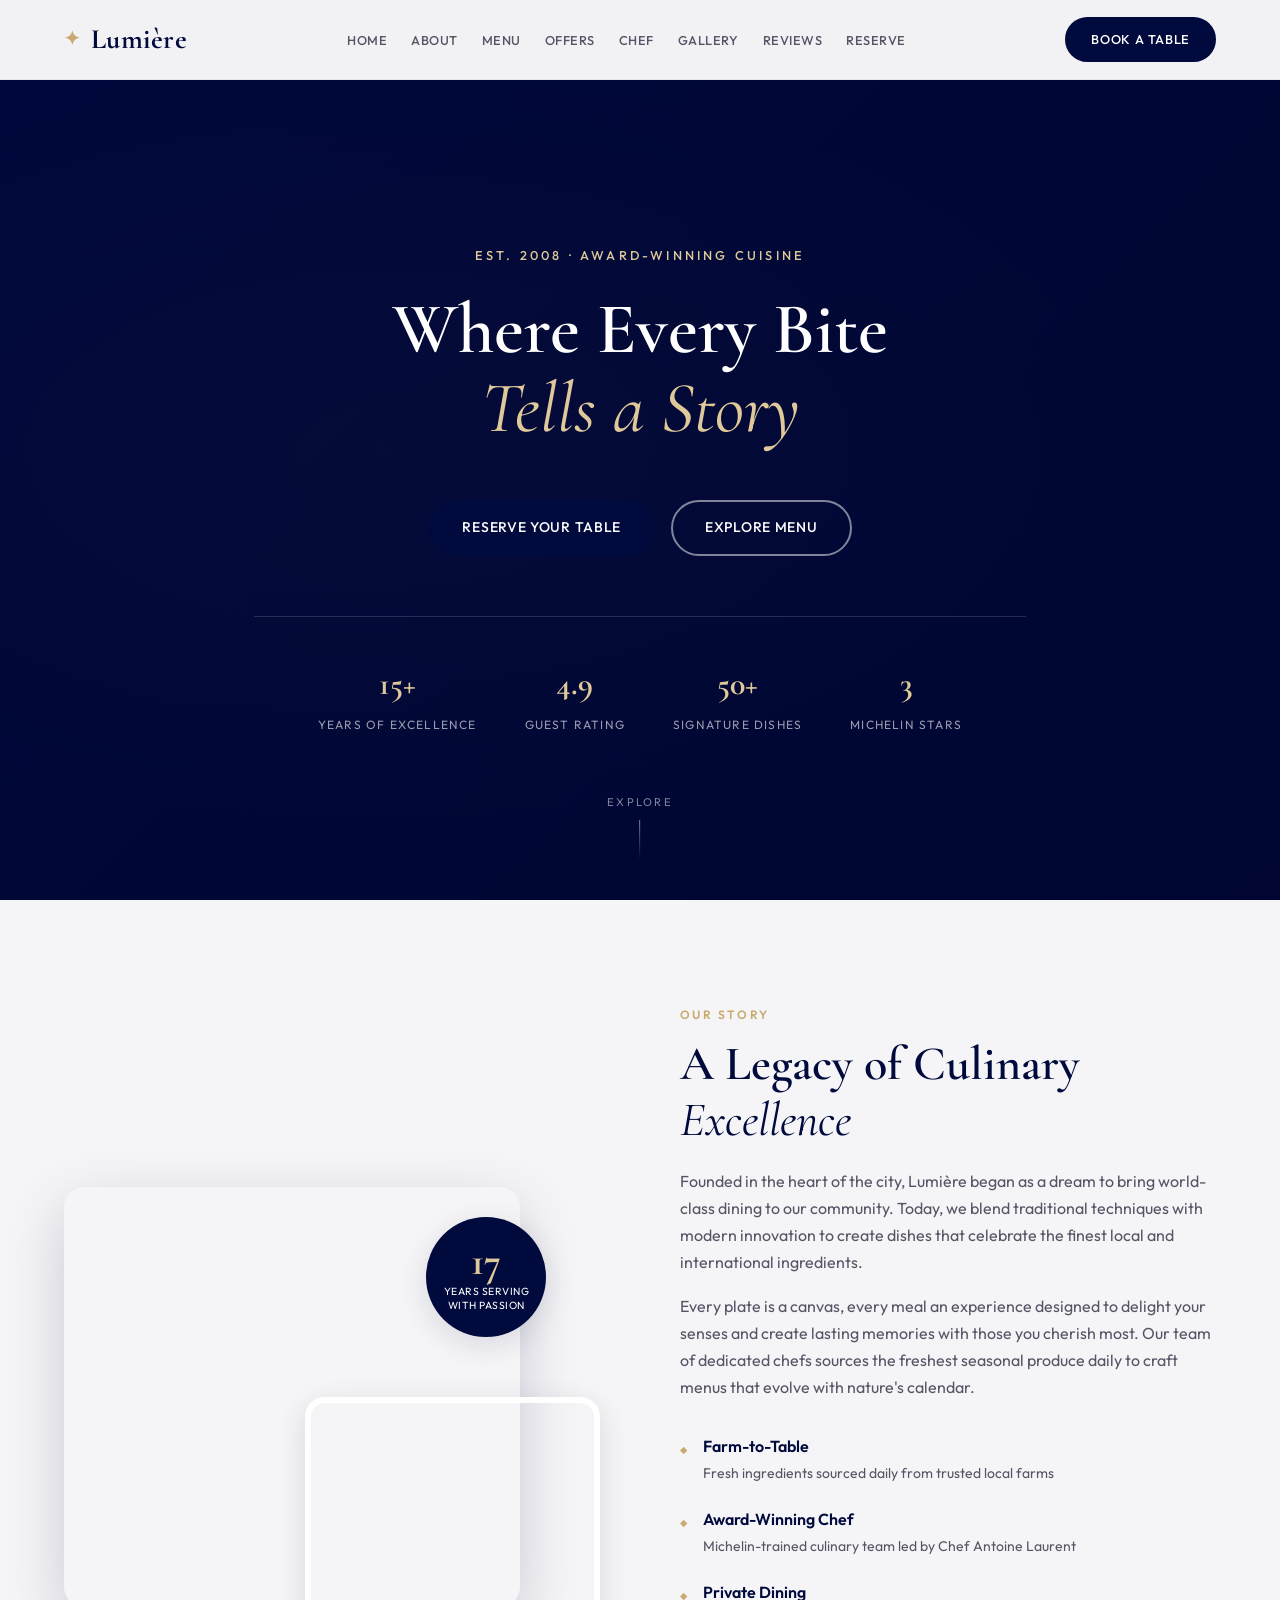
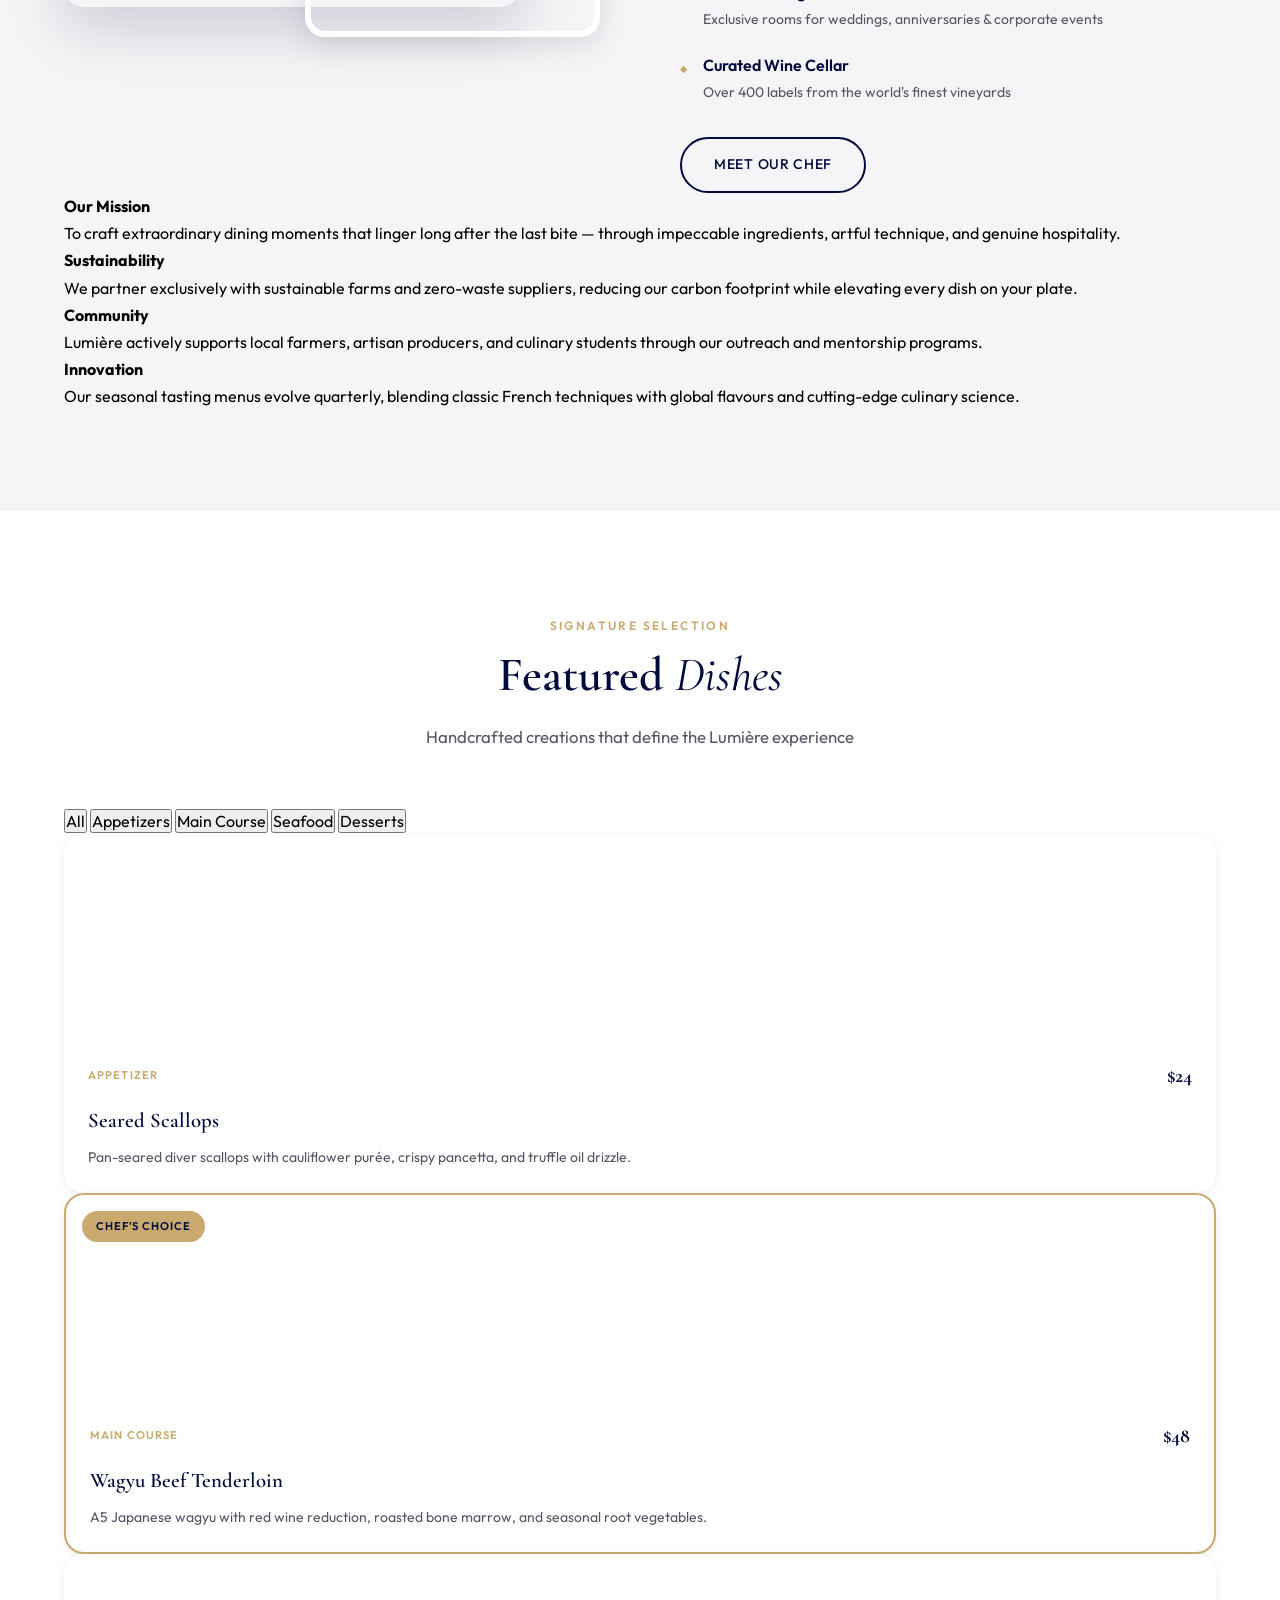
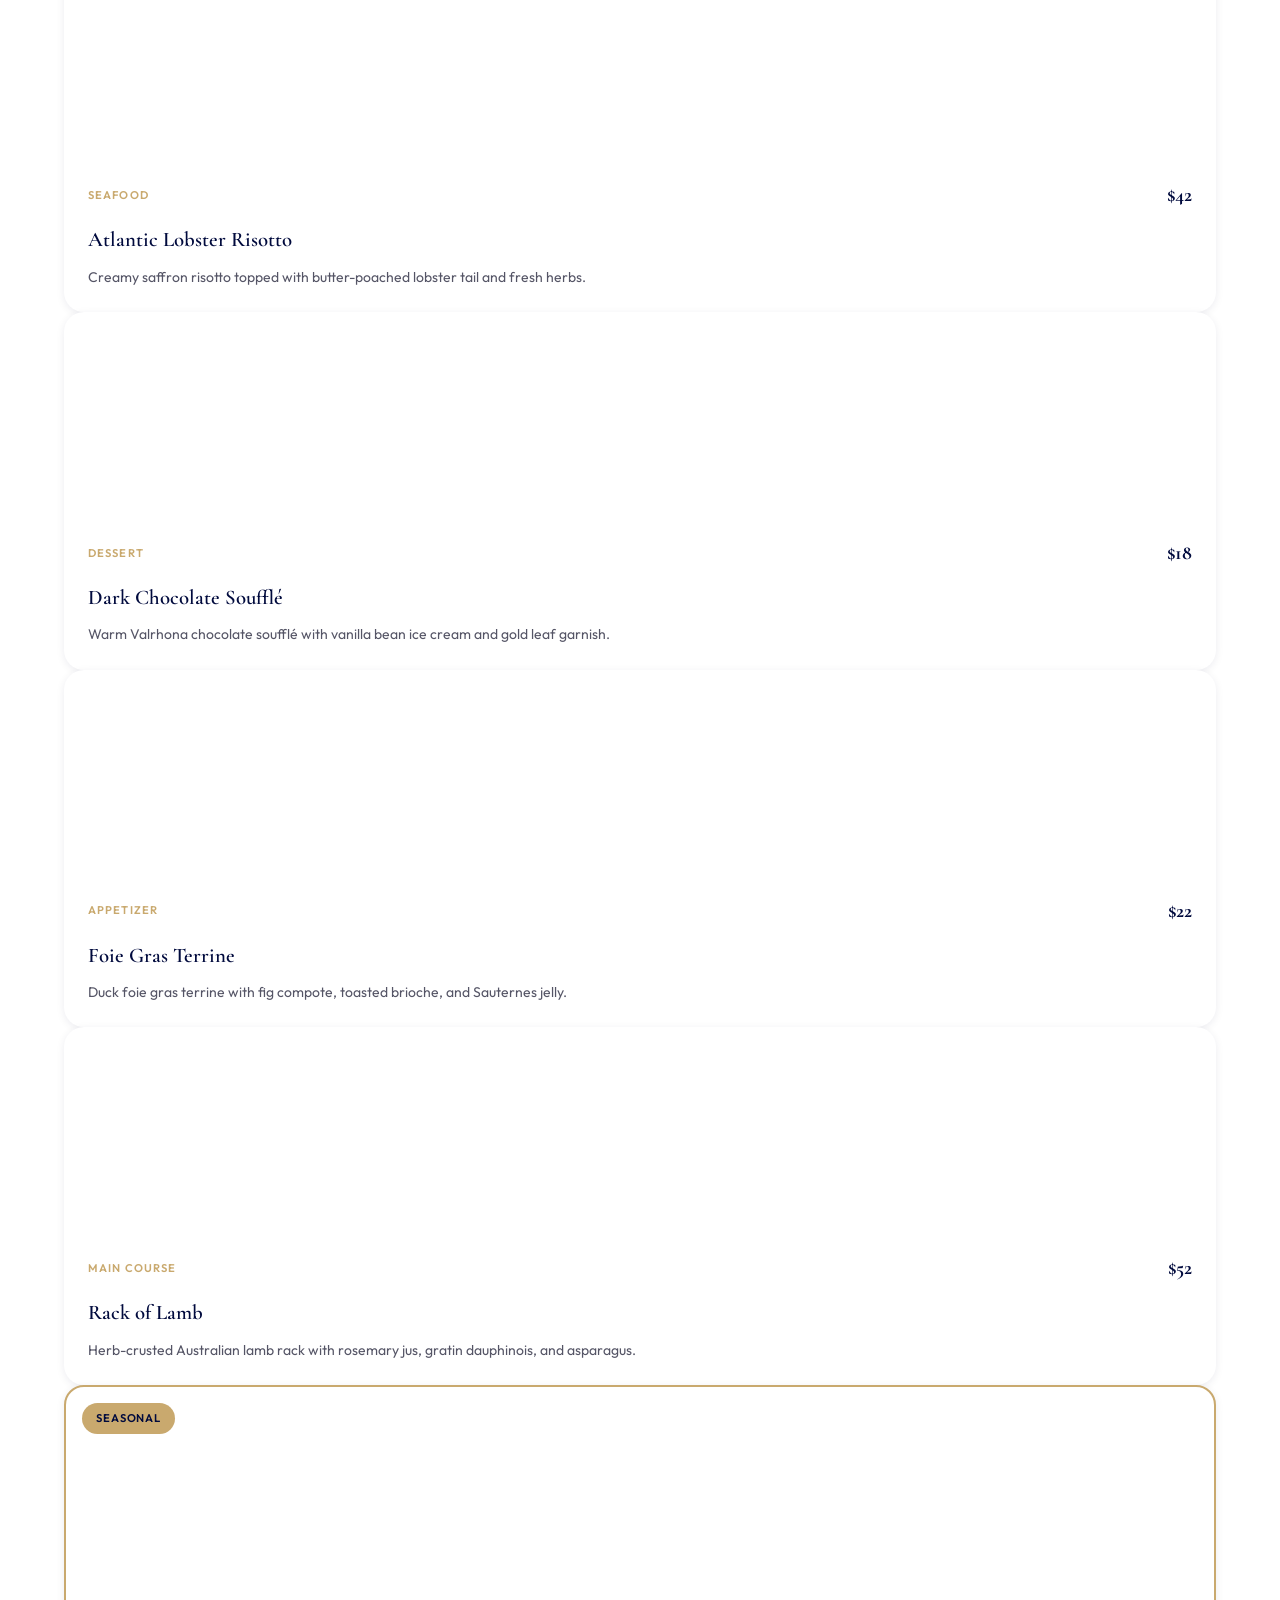
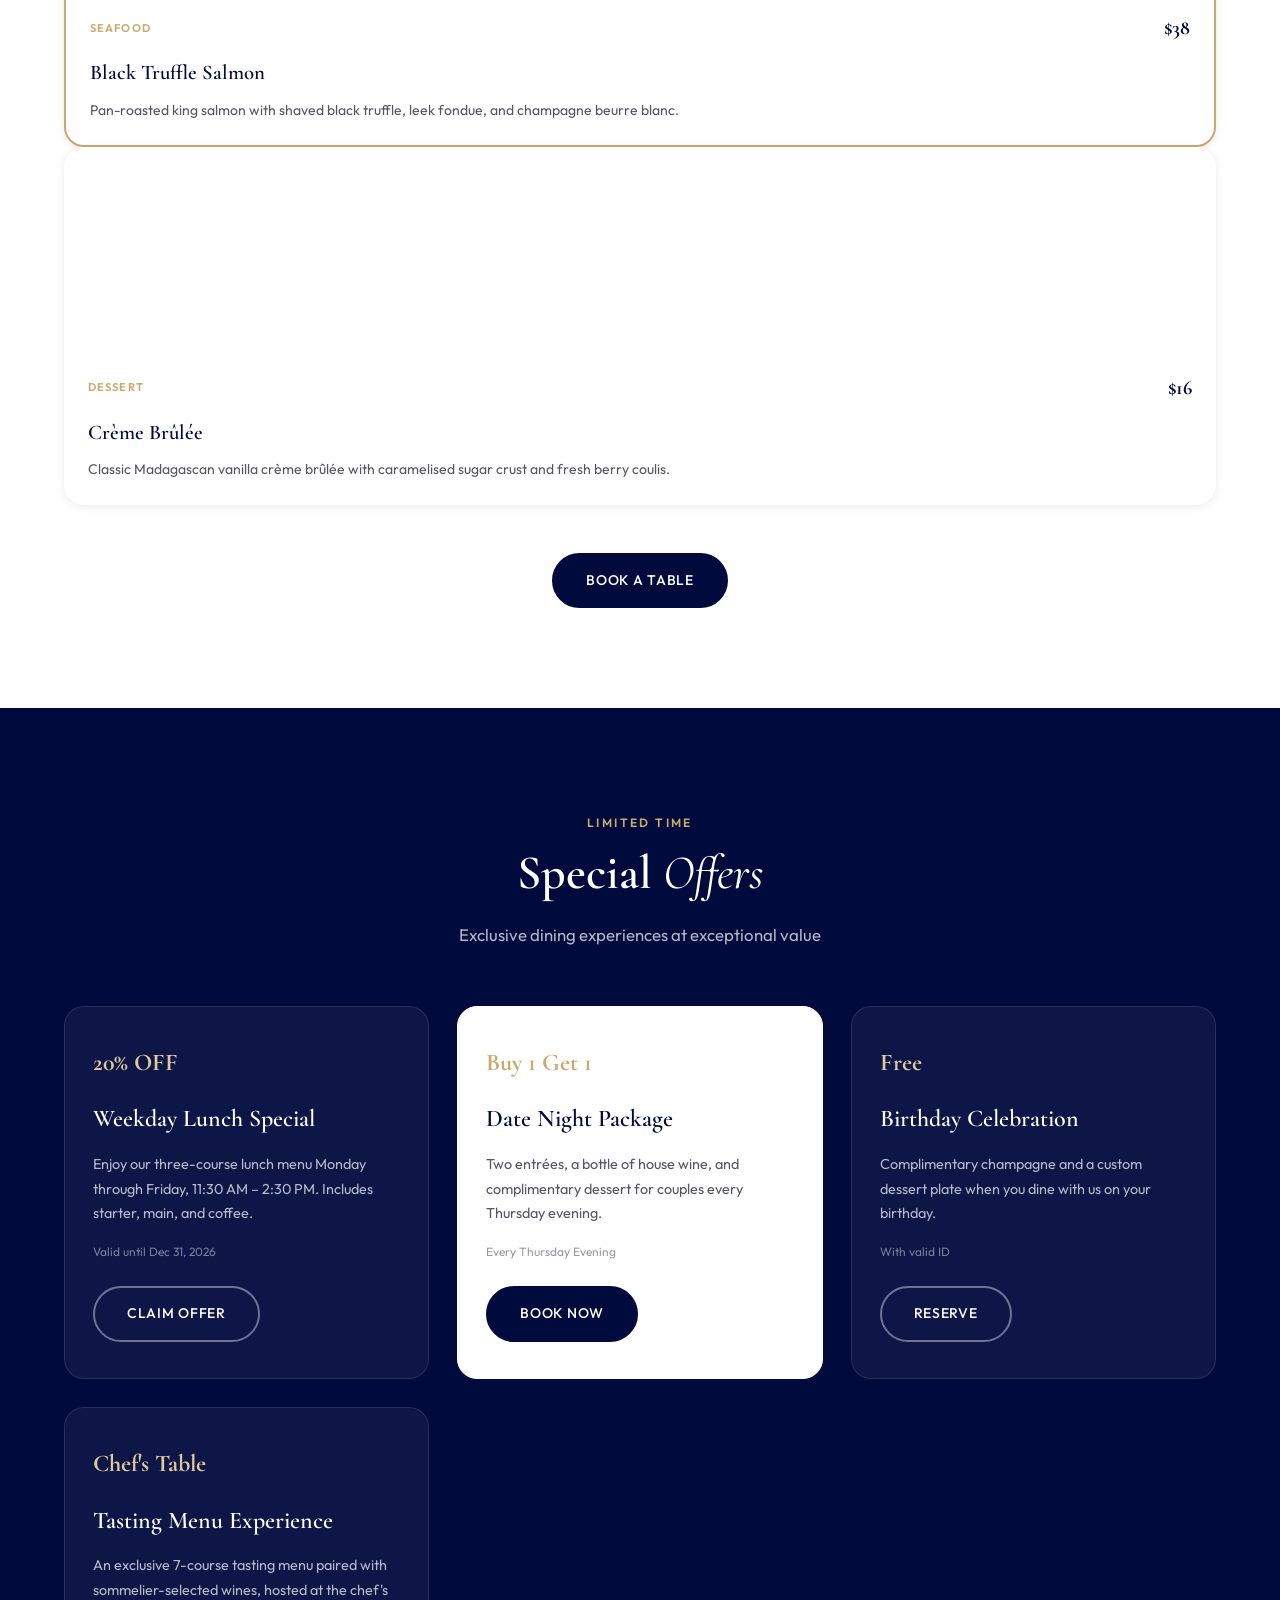
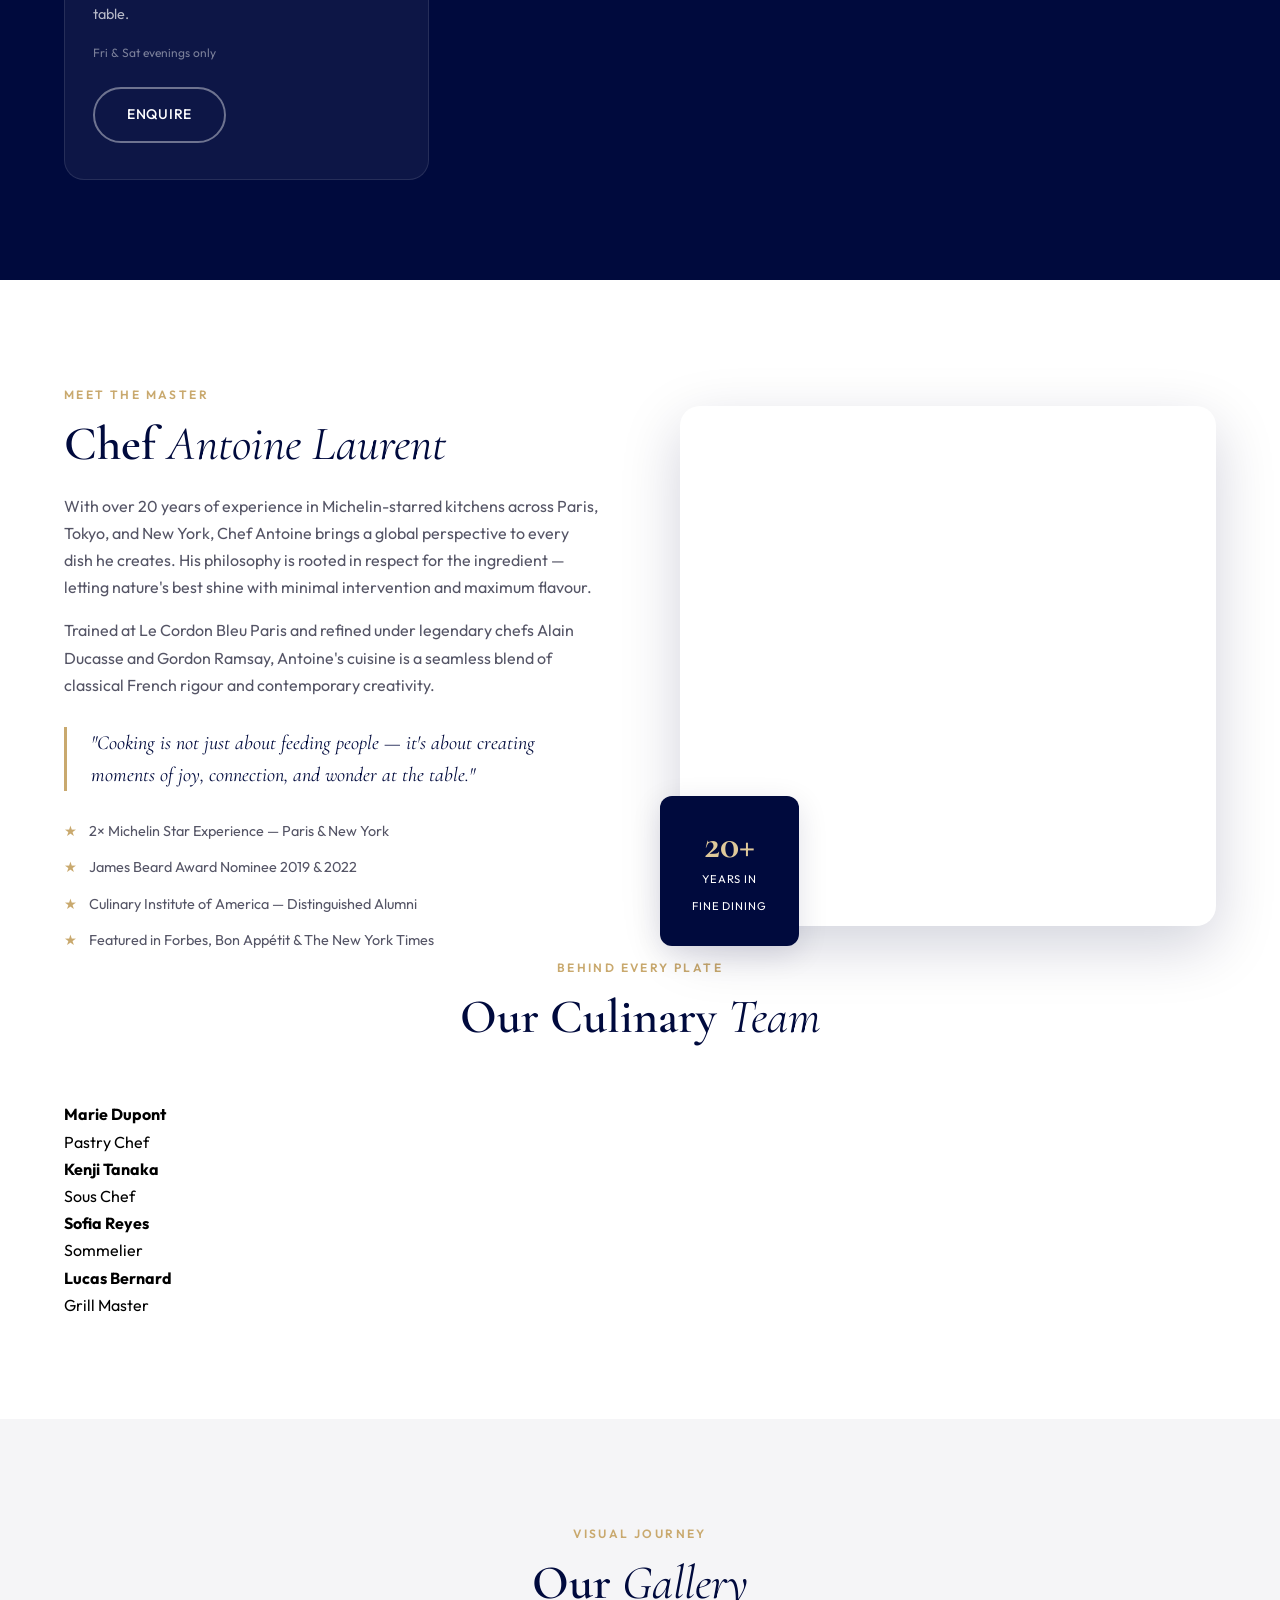
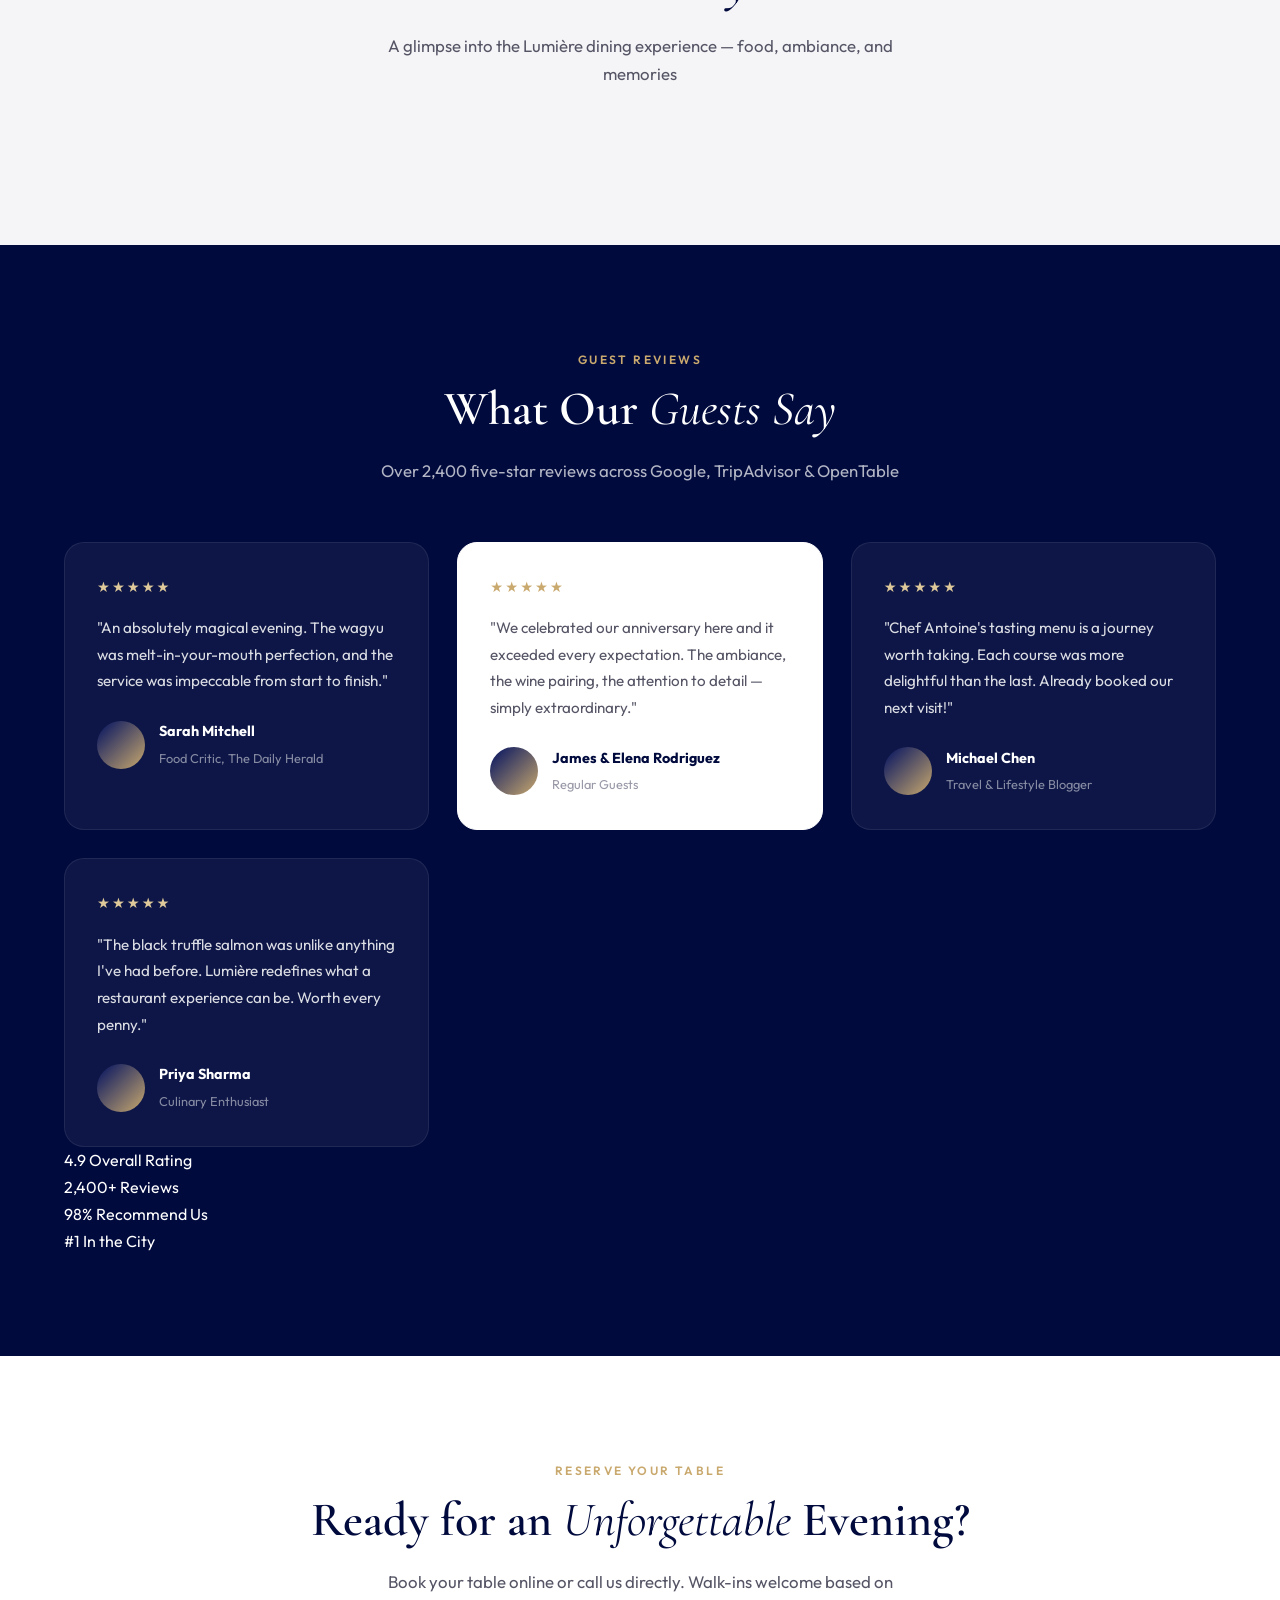
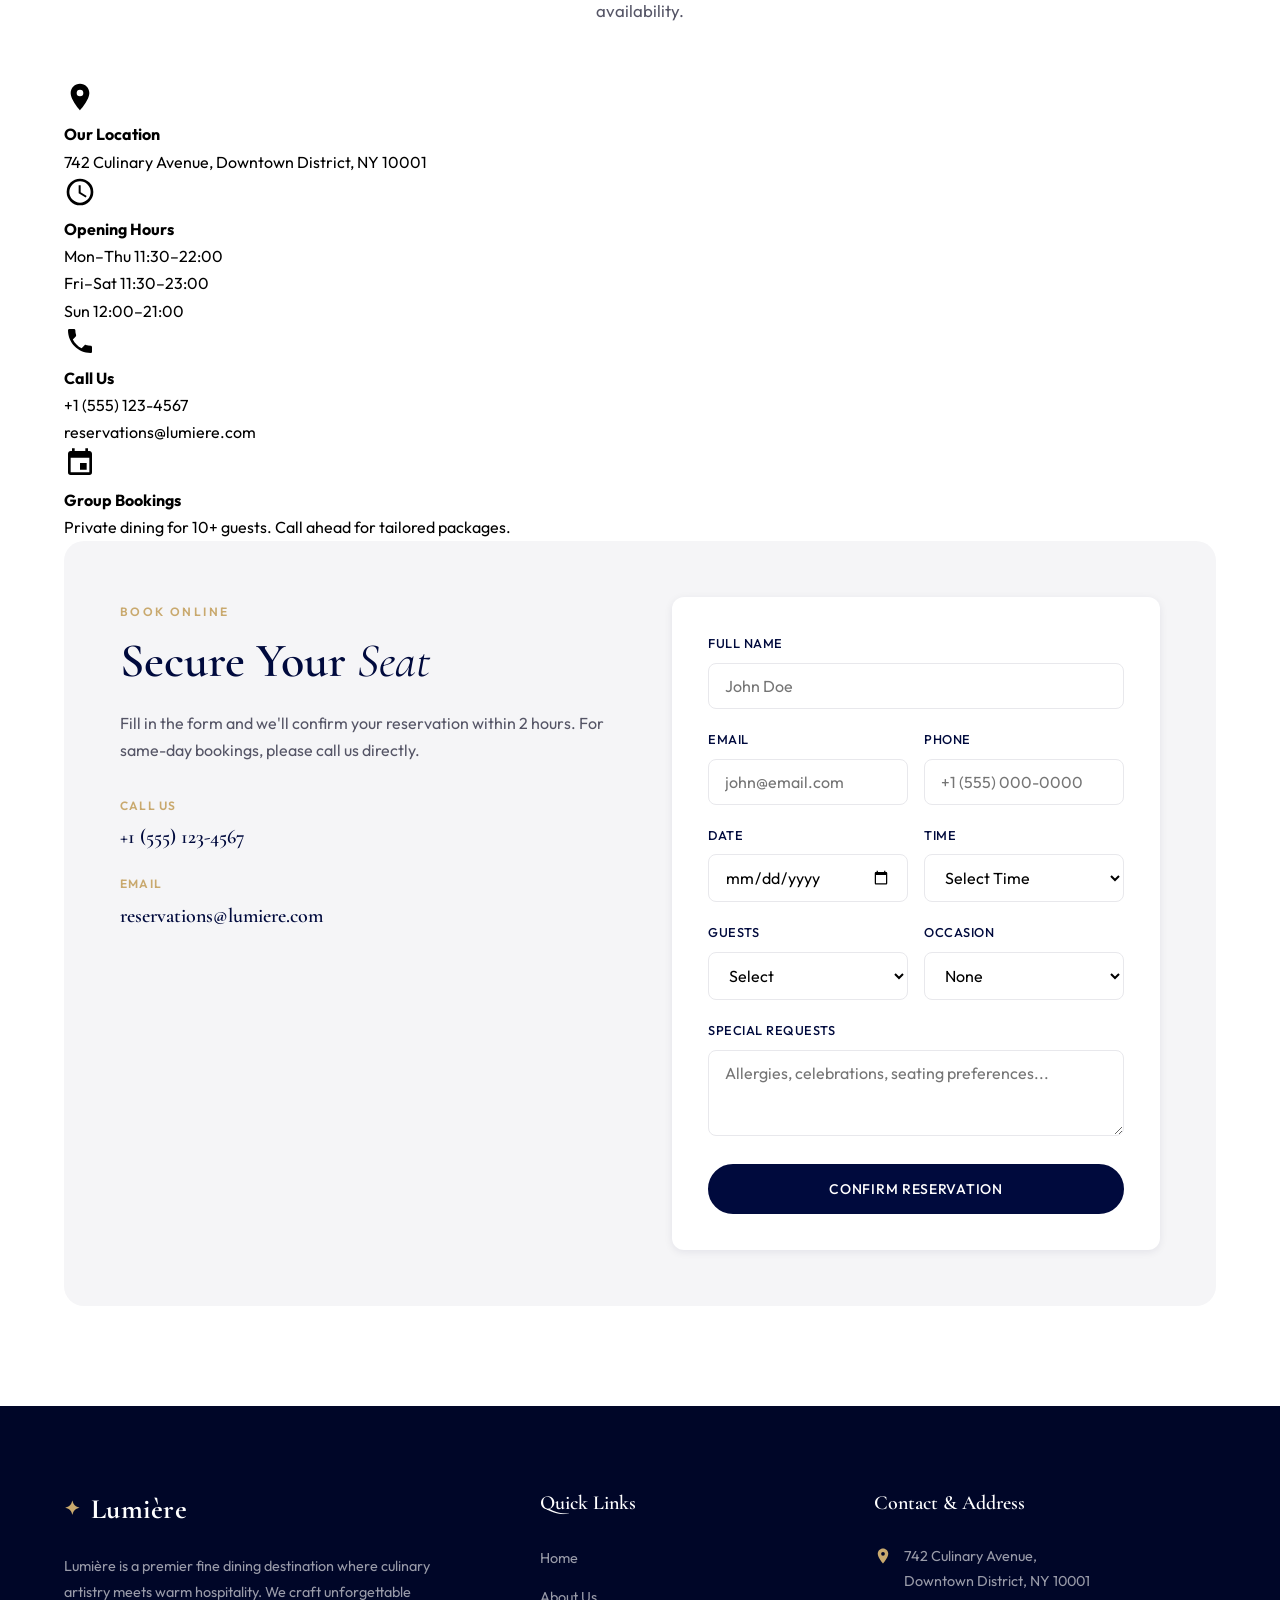
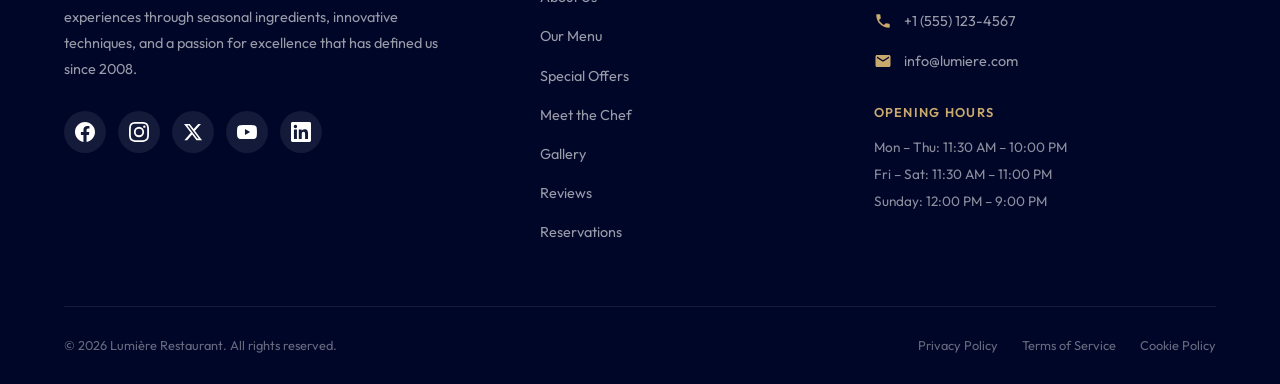
==== commit 0815f444: "fix: rename video file and reduce overlay opacity" ====
--- a/index.html
+++ b/index.html
@@ -57,7 +57,7 @@
   <section class="hero" id="home">
     <!-- Background video -->
     <video class="hero__video" autoplay muted loop playsinline poster="https://images.unsplash.com/photo-1414235077428-338989a2e8c0?w=1920&q=80">
-      <source src="video/YTDown_YouTube_Restaurant-Ad-Video-Template-Editable_Media_xPPLbEFbCAo_002_720p.mp4" type="video/mp4">
+      <source src="video/hero.mp4" type="video/mp4">
     </video>
     <div class="hero__overlay"></div>
     <div class="container hero__content">
--- a/css/hero.css
+++ b/css/hero.css
@@ -30,8 +30,8 @@
   pointer-events: none;
   z-index: 1;
   background:
-    linear-gradient(135deg, rgba(0, 10, 61, 0.82) 0%, rgba(0, 6, 40, 0.68) 100%),
-    radial-gradient(ellipse at 30% 50%, rgba(201, 169, 110, 0.08) 0%, transparent 60%);
+    linear-gradient(135deg, rgba(0, 10, 61, 0.60) 0%, rgba(0, 6, 40, 0.50) 100%),
+    radial-gradient(ellipse at 30% 50%, rgba(201, 169, 110, 0.06) 0%, transparent 60%);
 }
 
 /* Content sits above video and overlay */
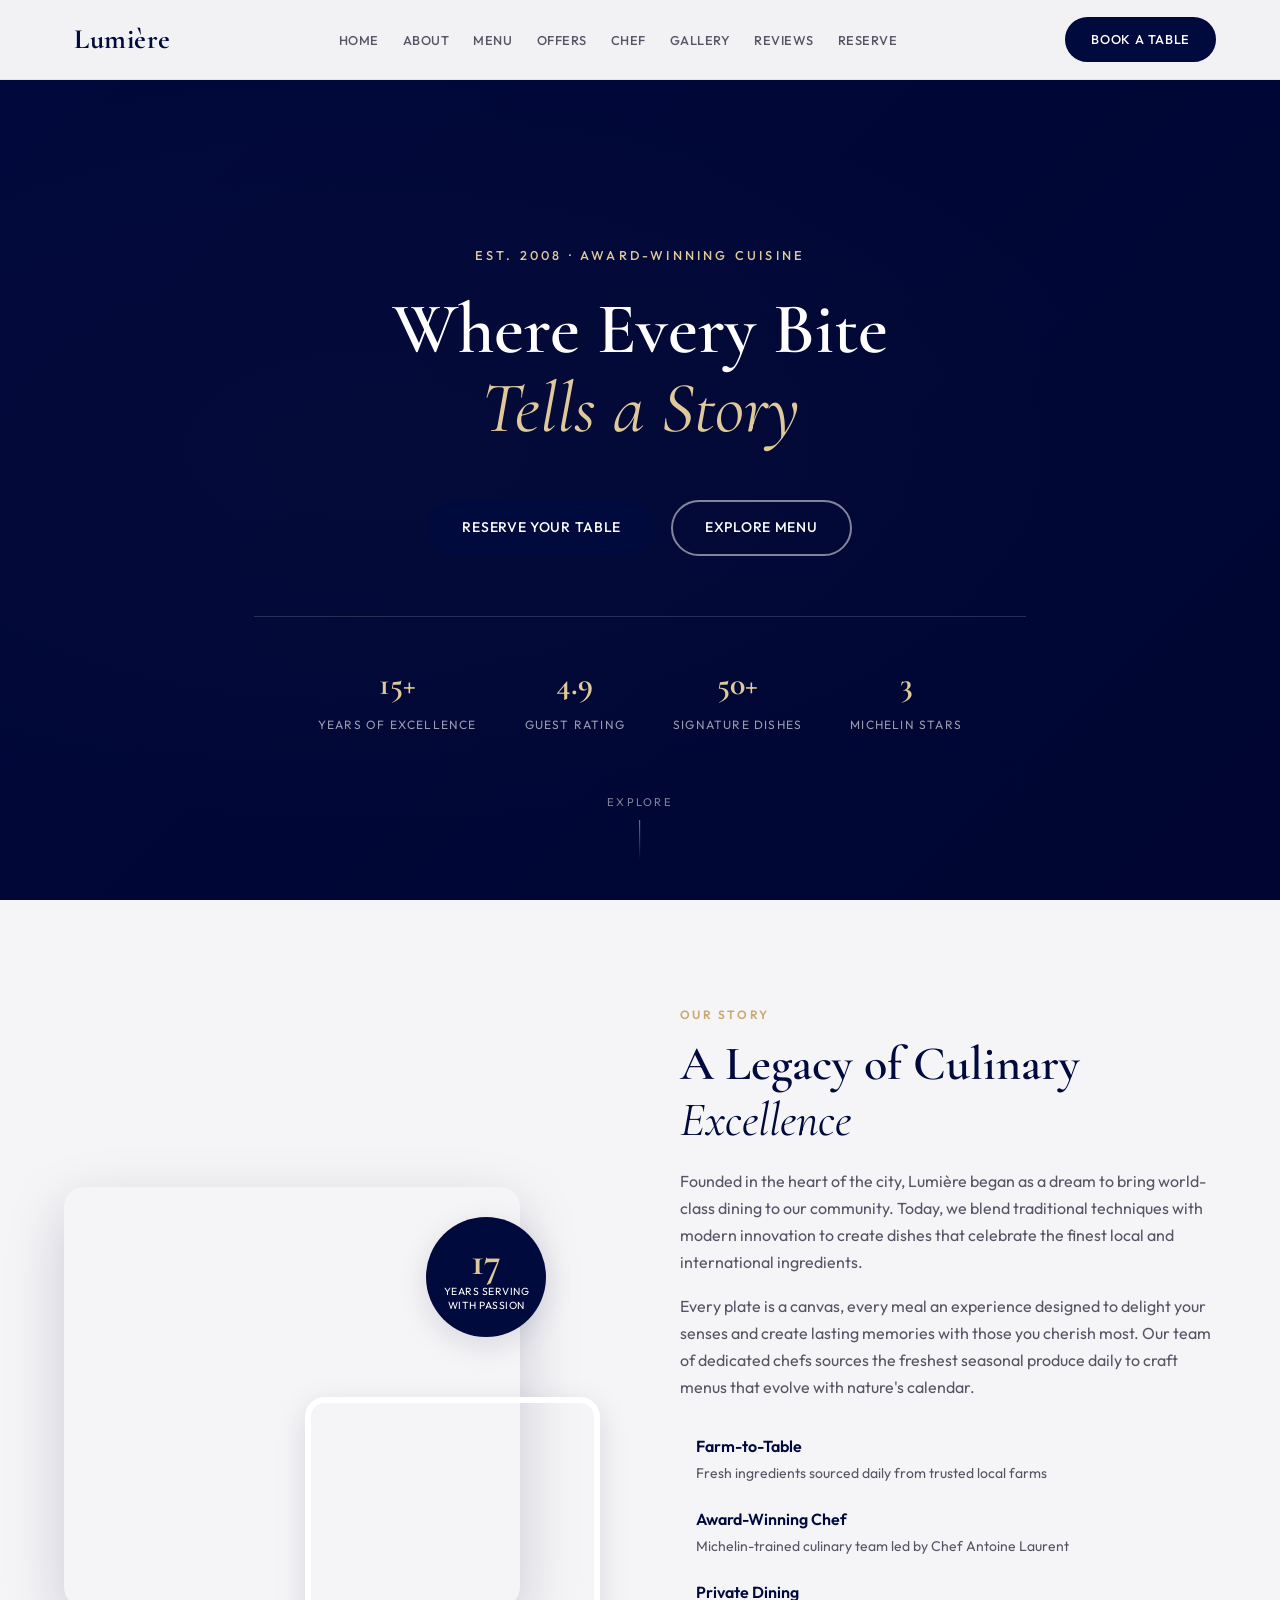
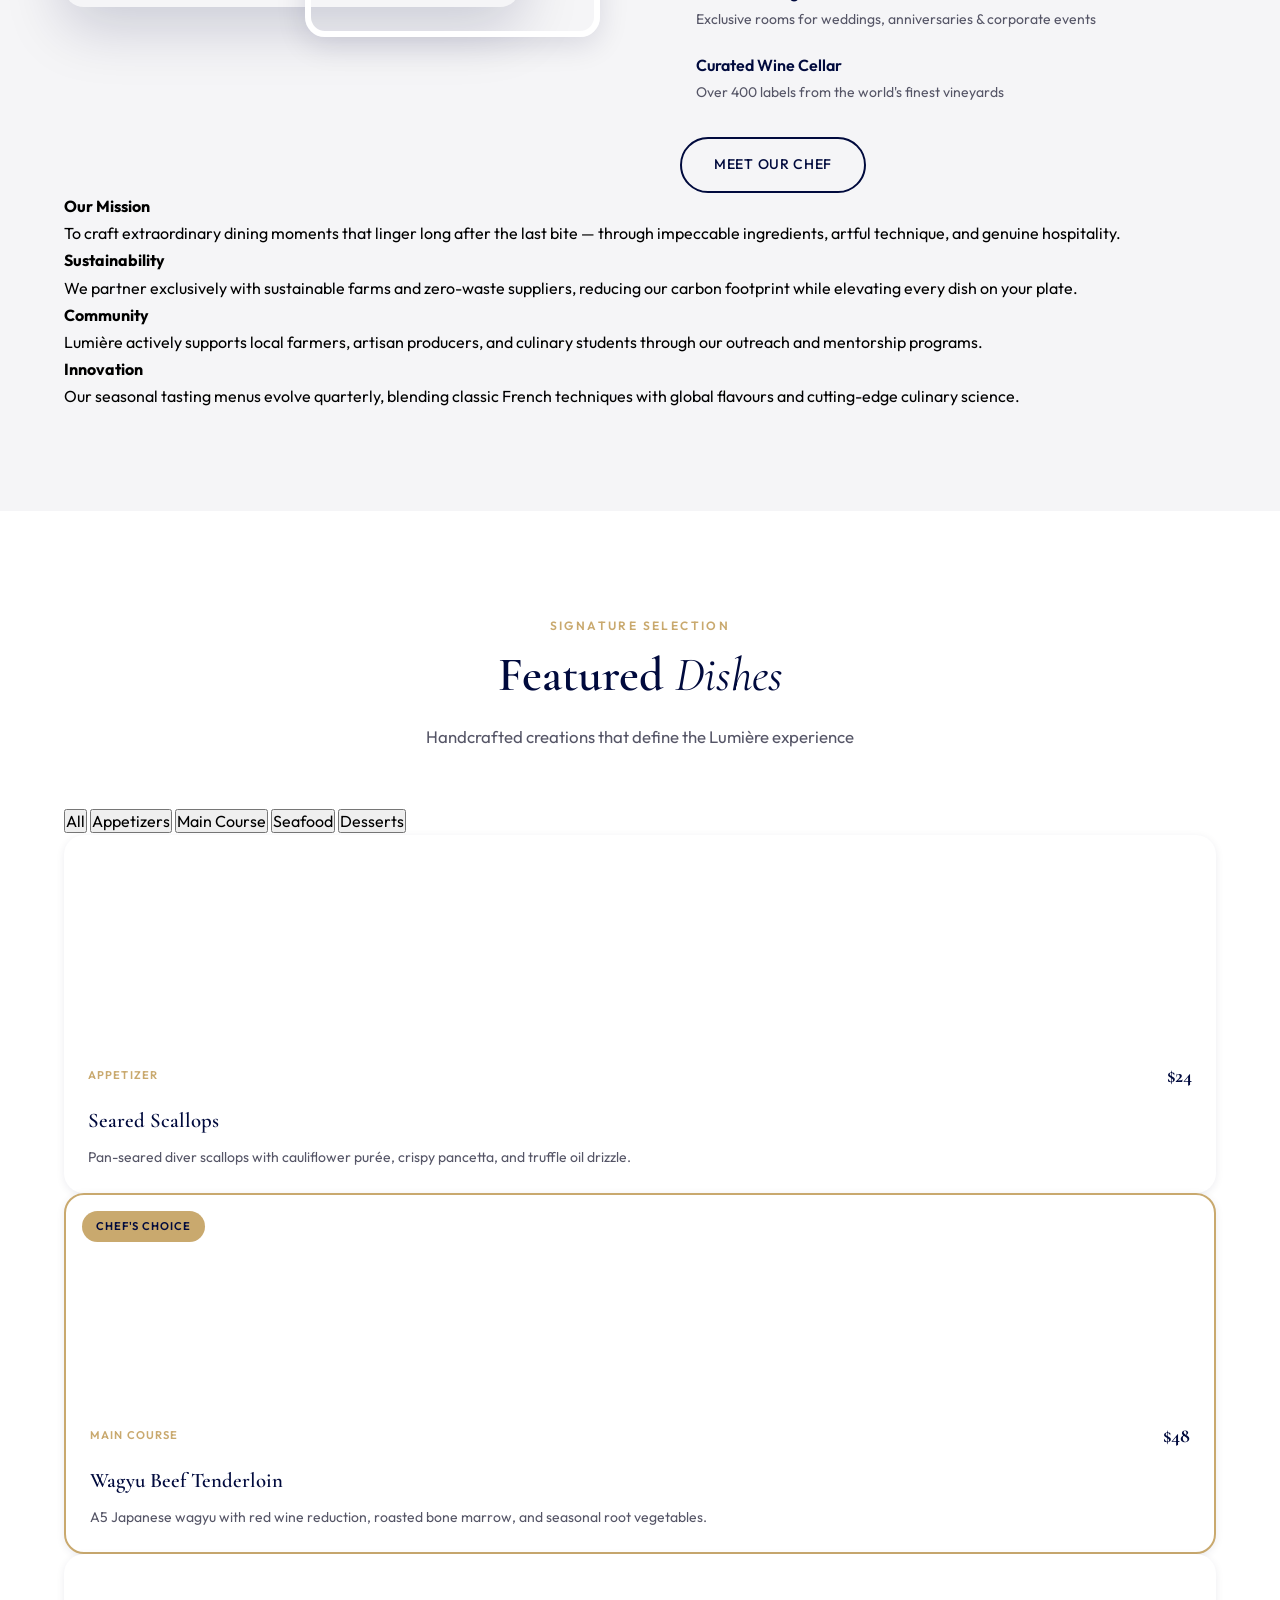
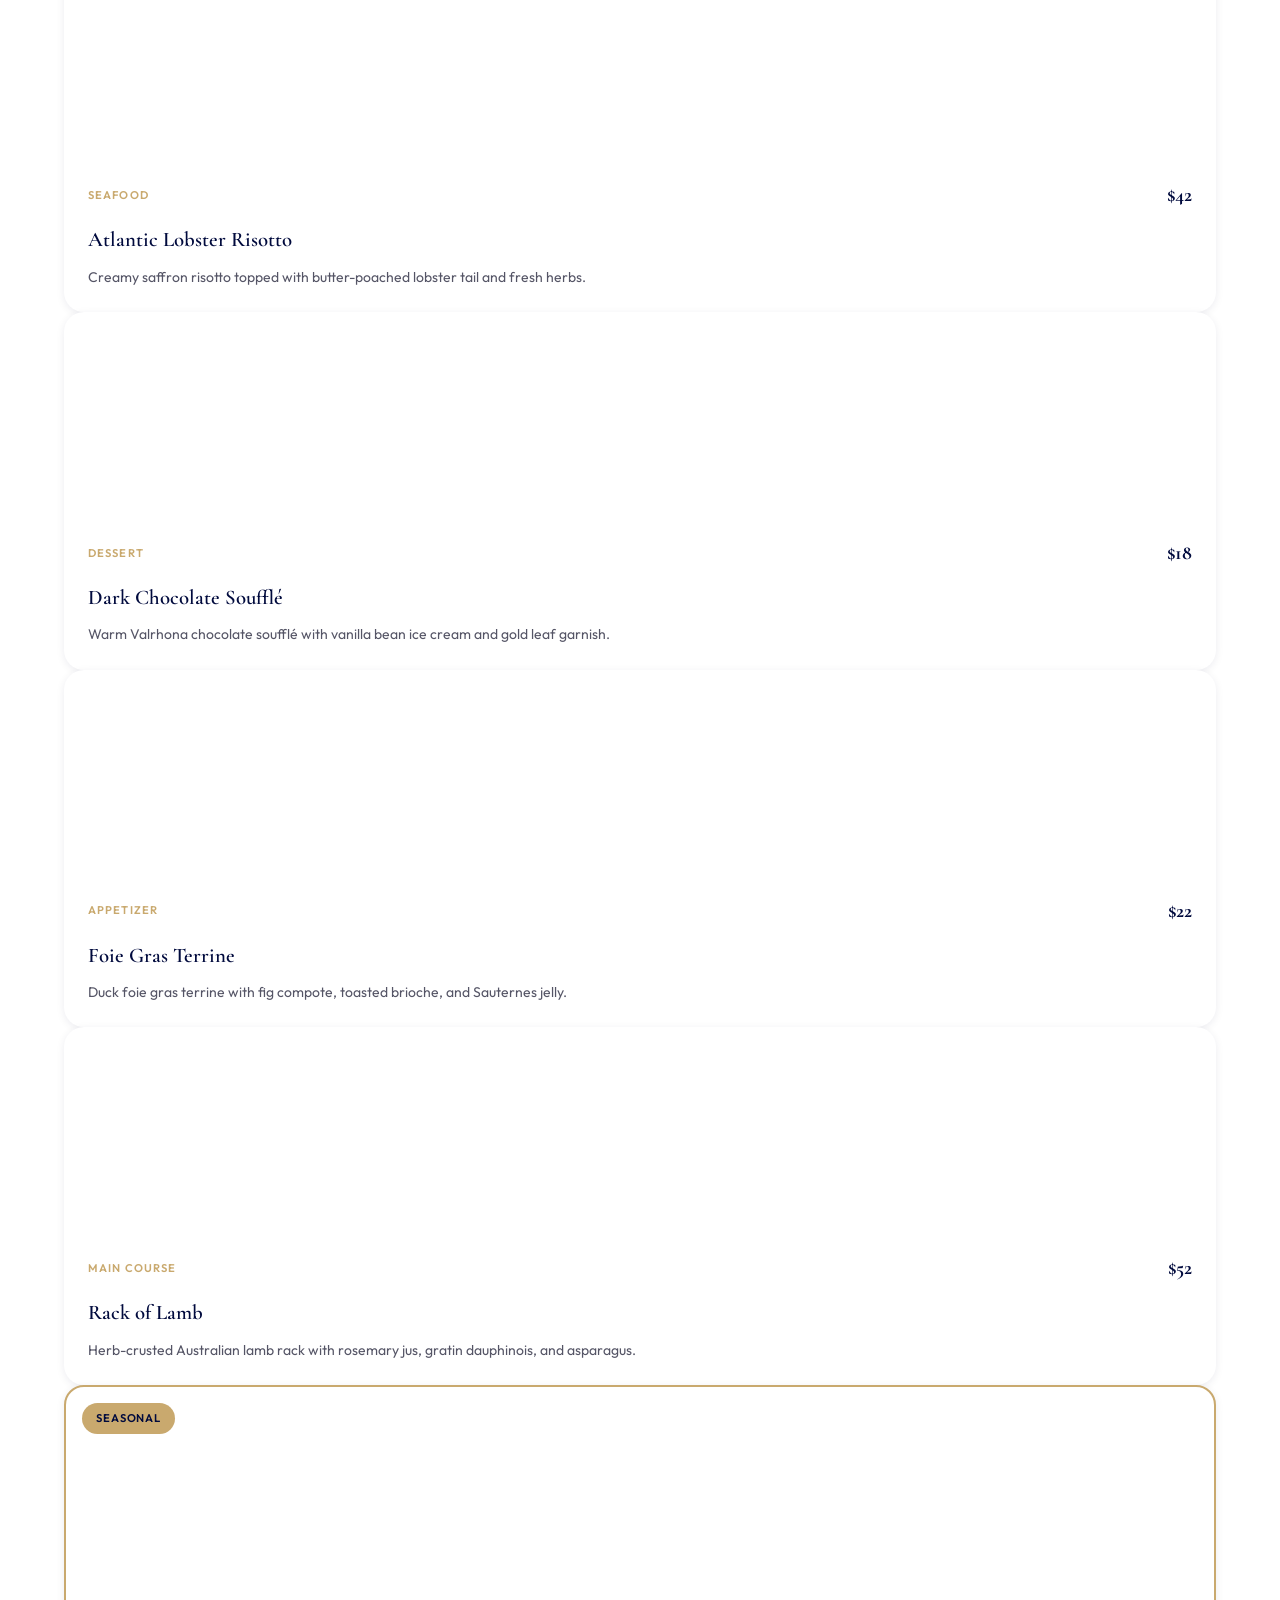
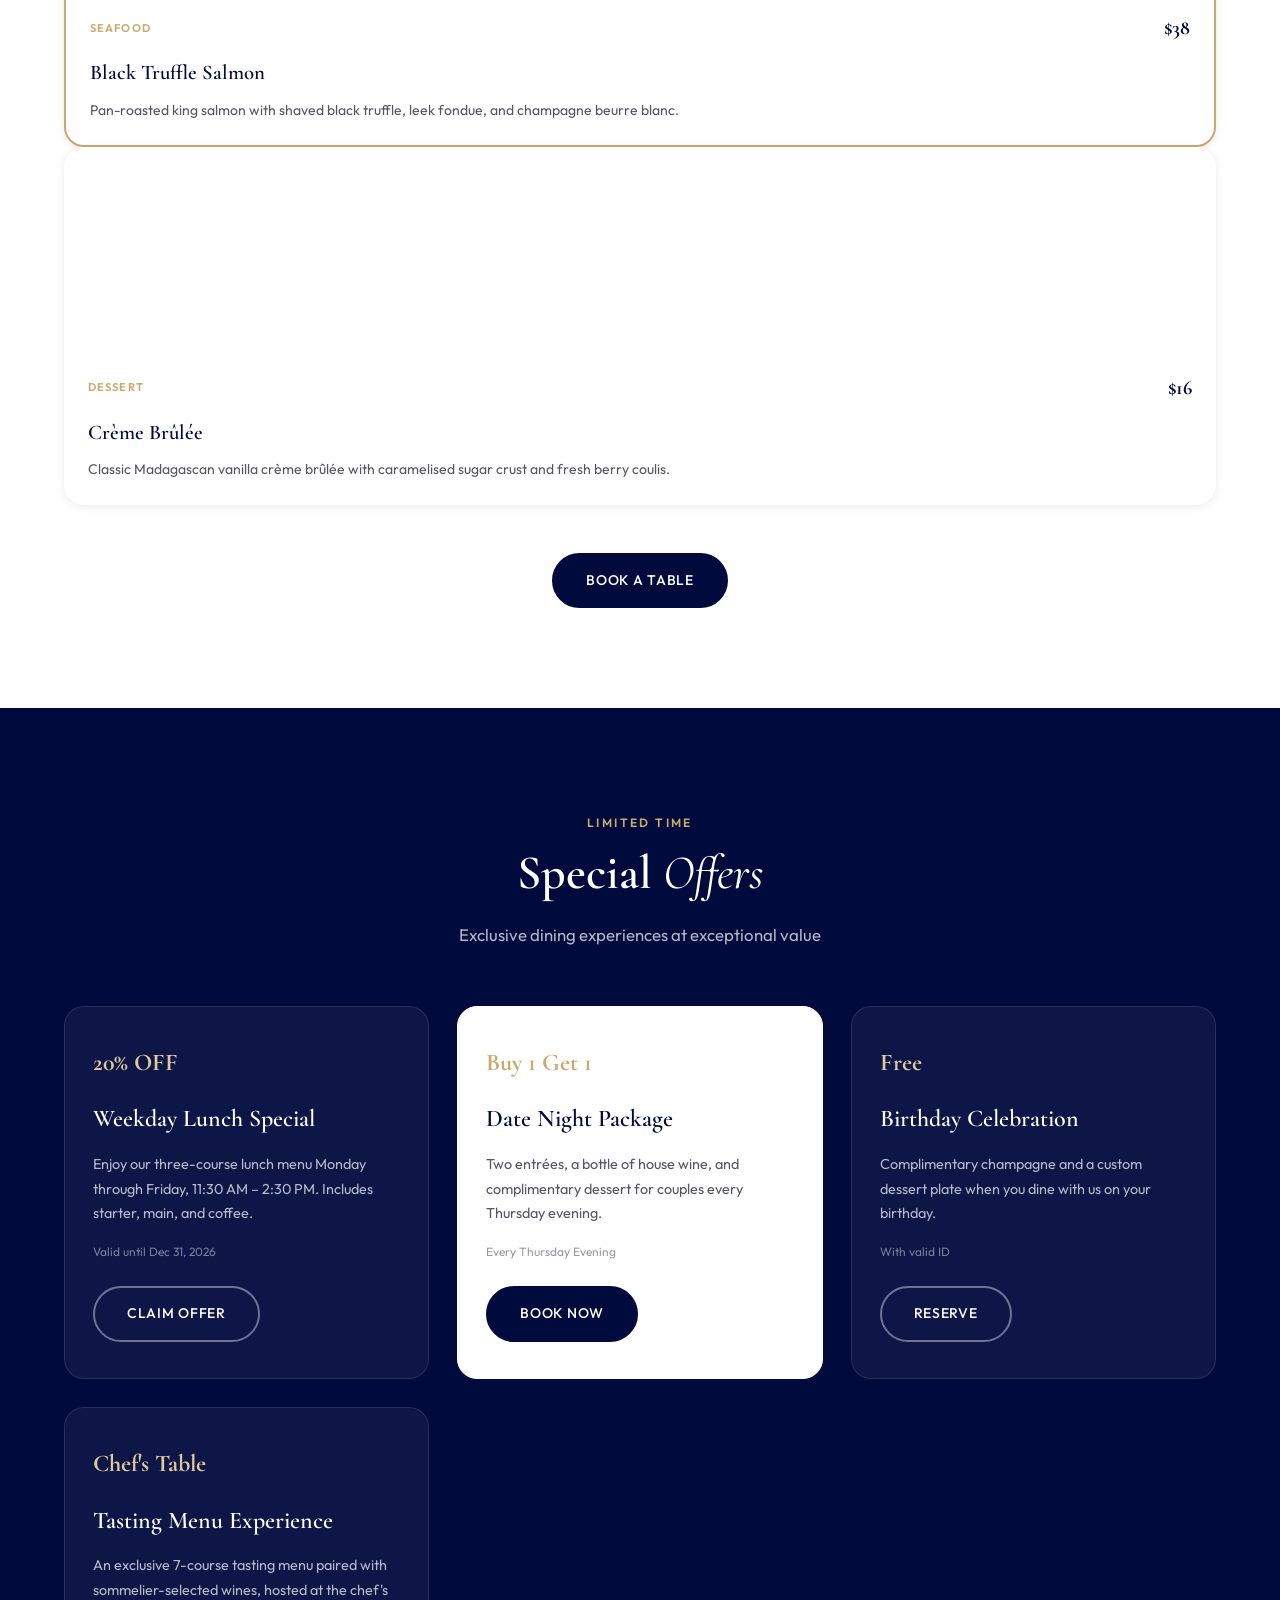
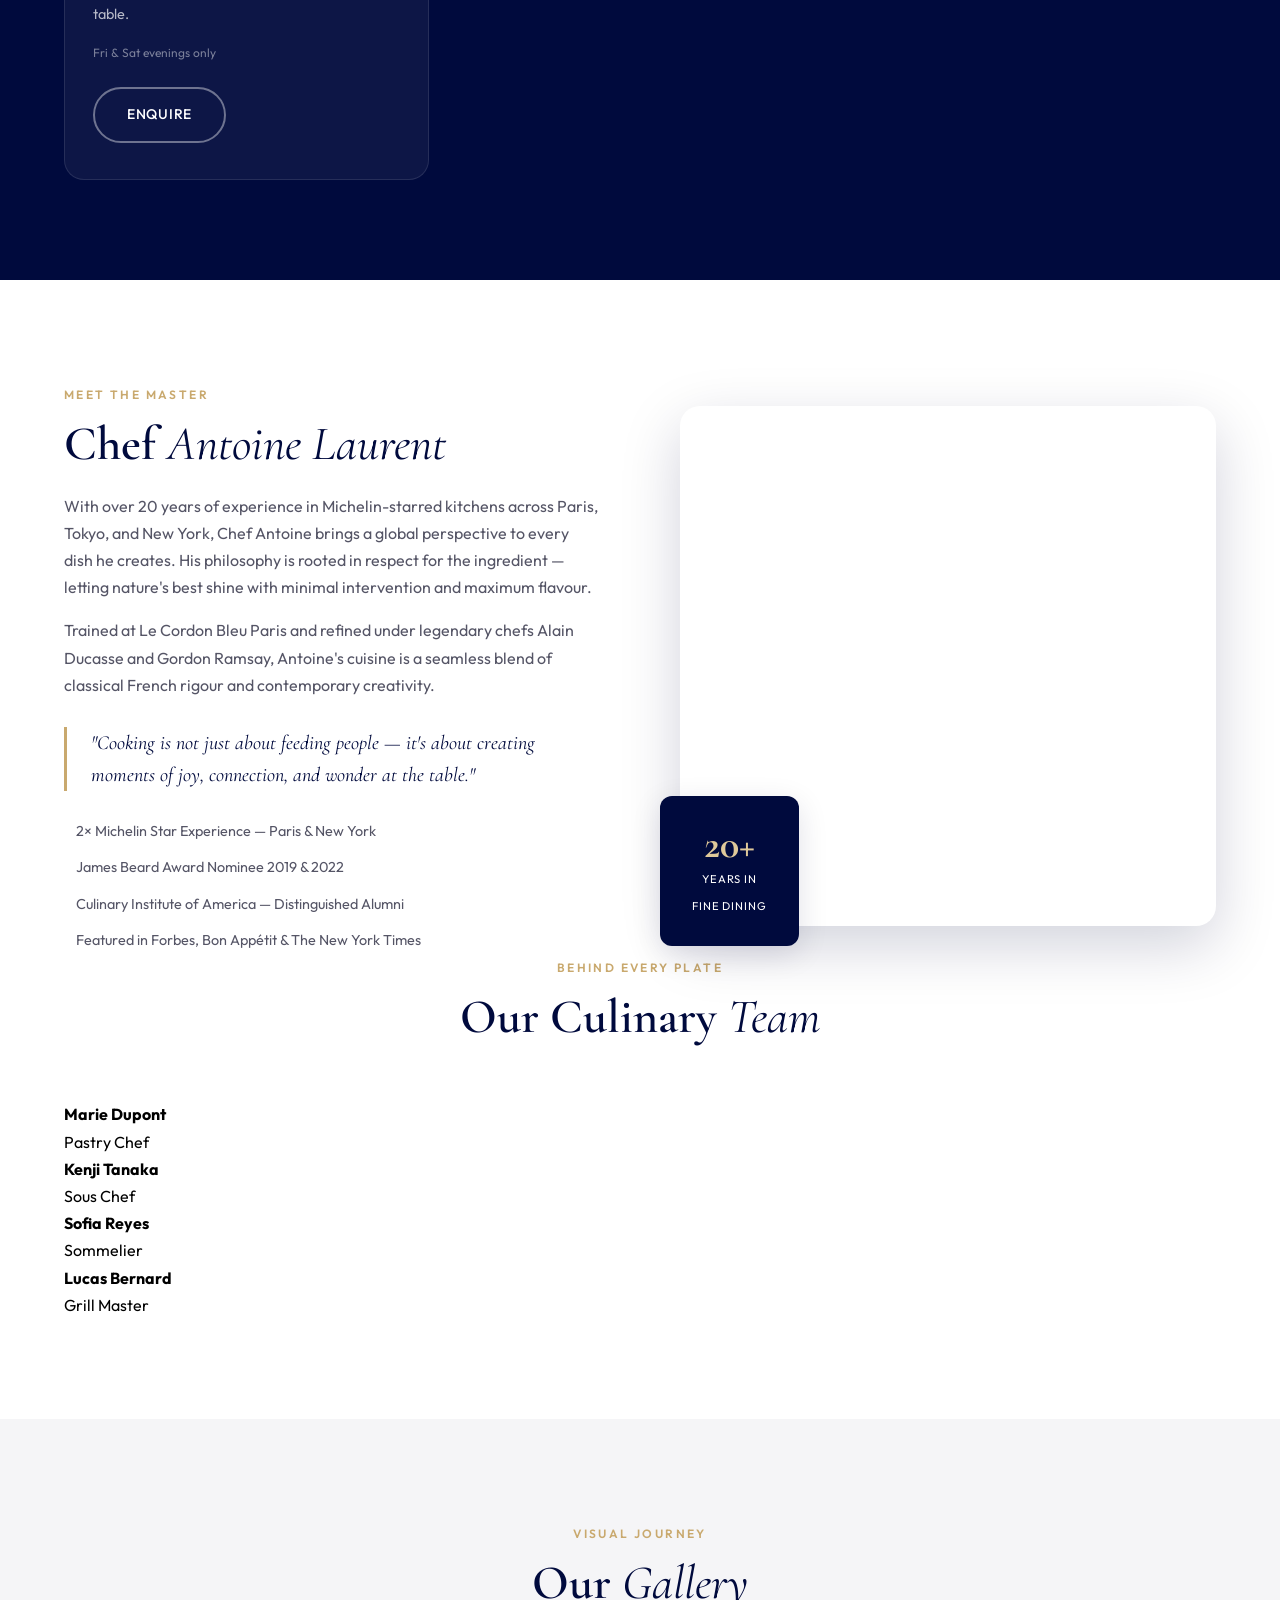
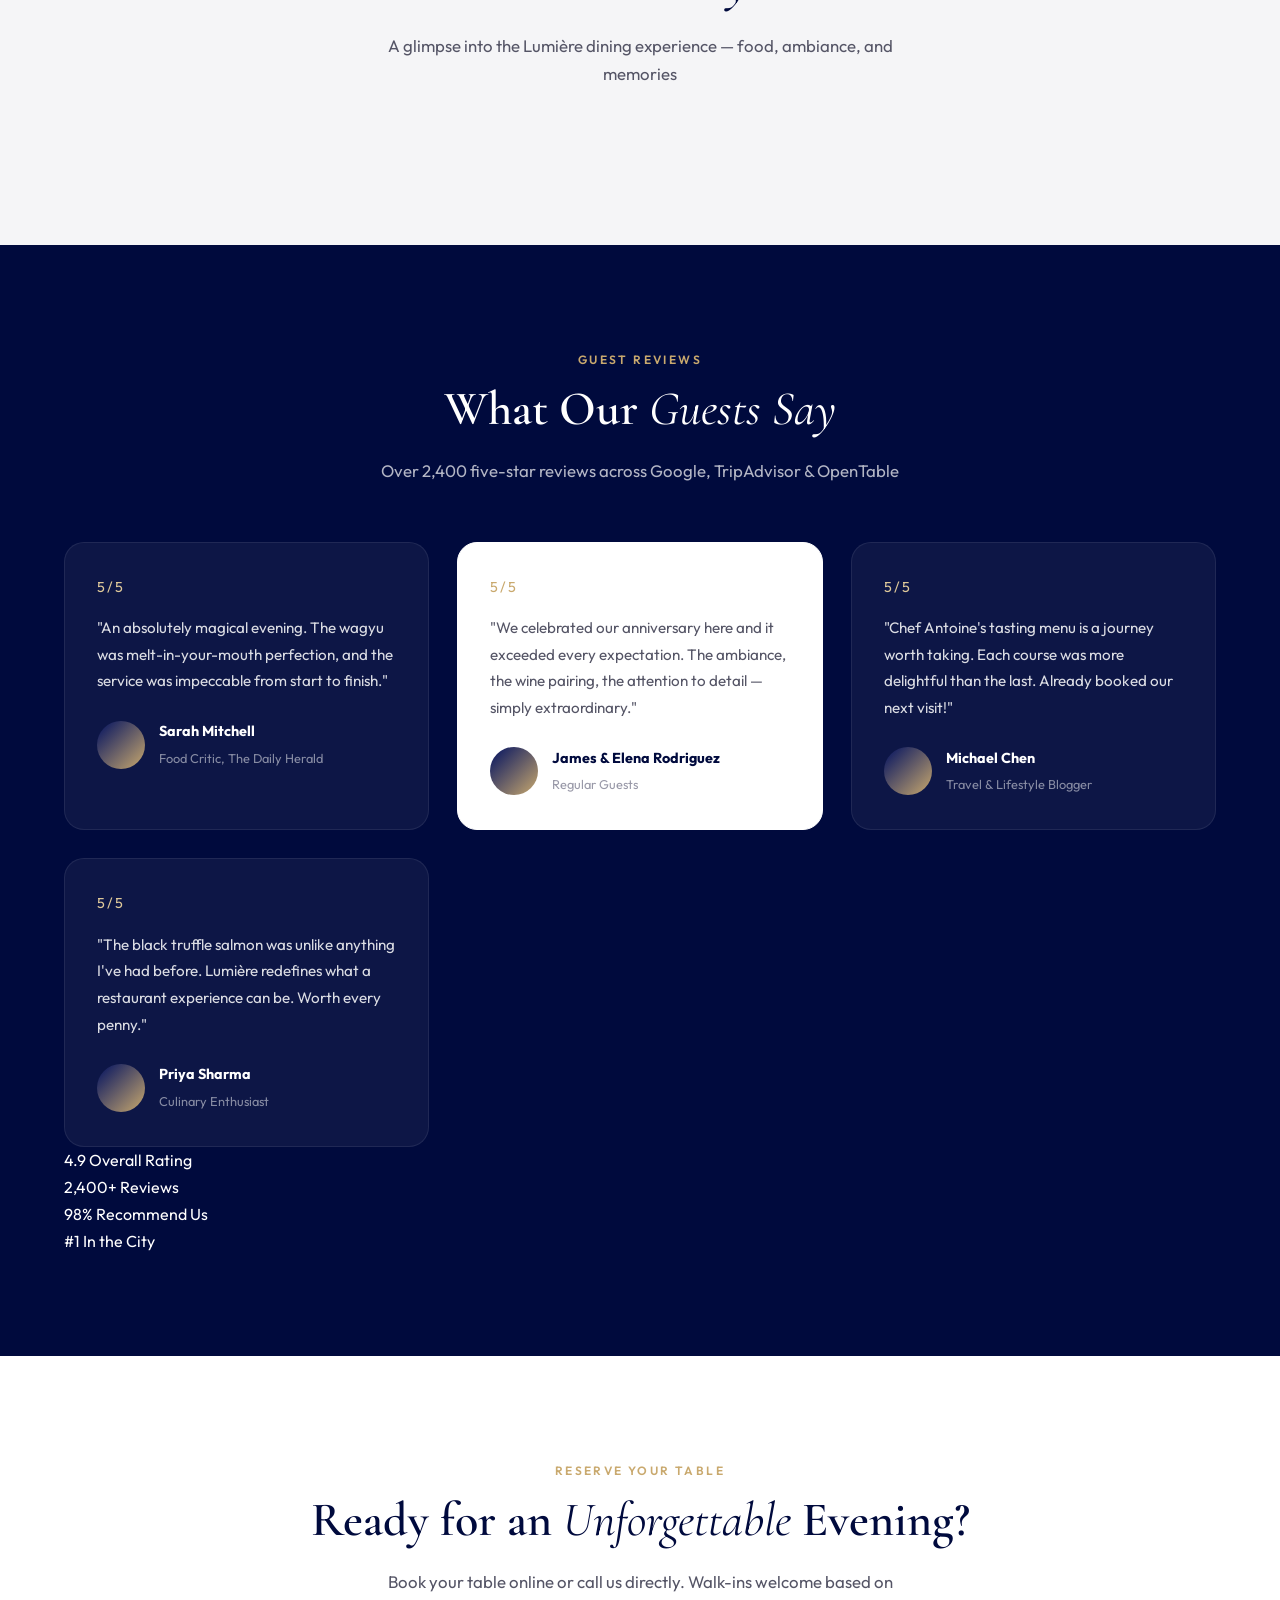
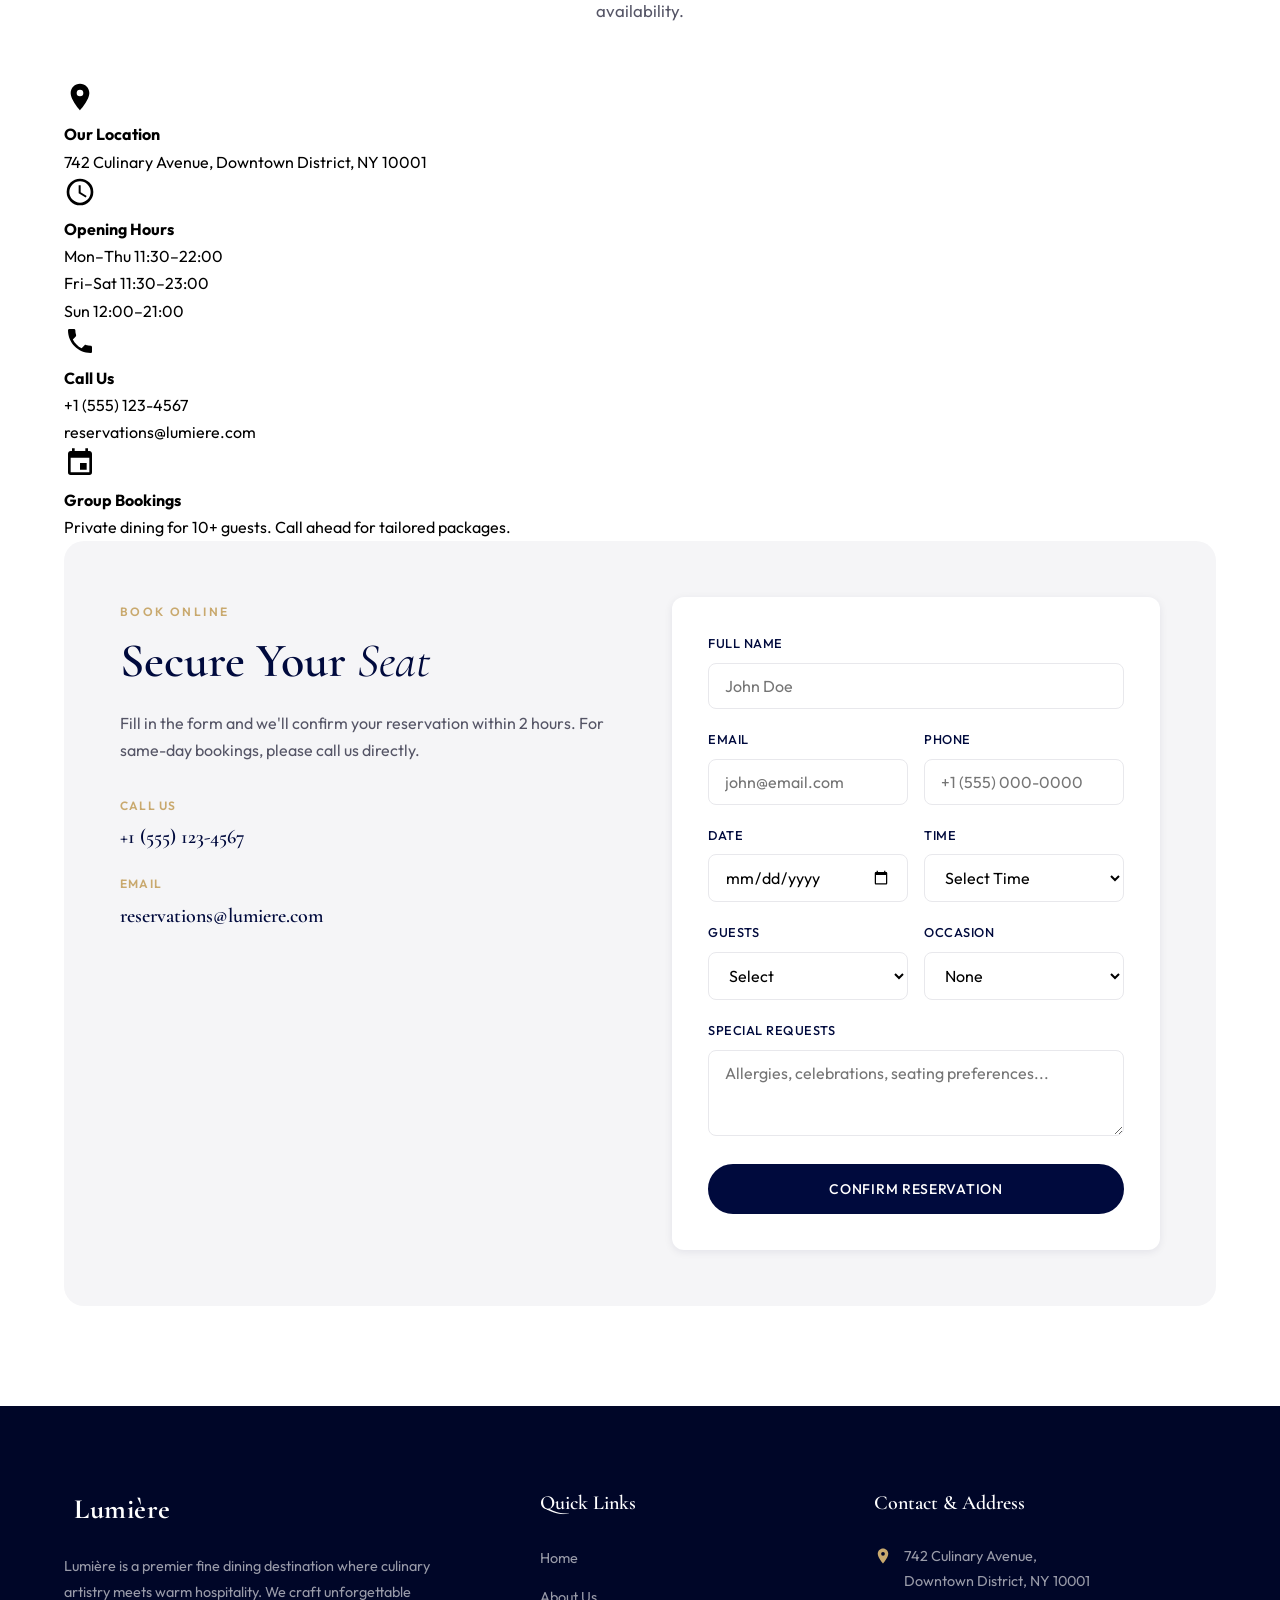
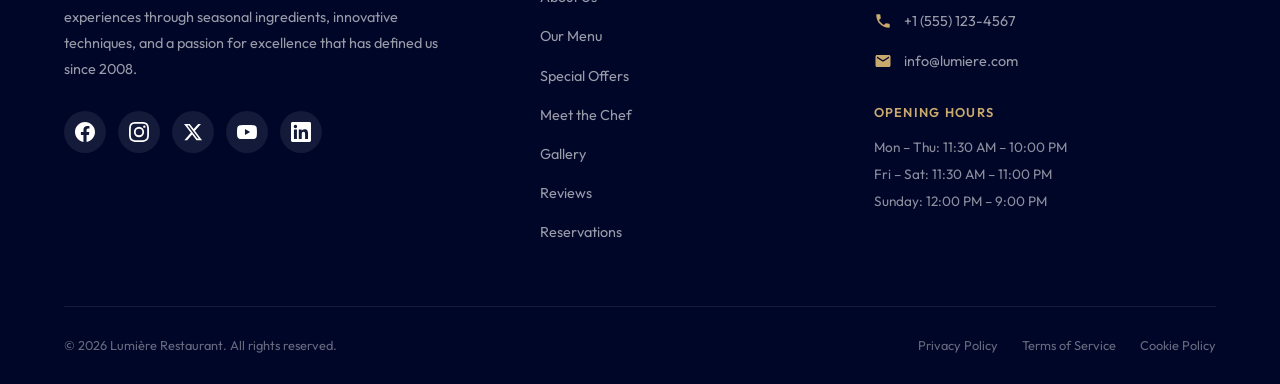
==== commit c8c2f2f8: "style: remove all emoji and decorative symbols from HTML files" ====
--- a/index.html
+++ b/index.html
@@ -1,4 +1,4 @@
-<!DOCTYPE html>
+﻿<!DOCTYPE html>
 <html lang="en">
 <head>
   <meta charset="UTF-8">
@@ -27,7 +27,7 @@
   <header class="header">
     <div class="container header__inner">
       <a href="#home" class="logo">
-        <span class="logo__icon">✦</span>
+        <span class="logo__icon"></span>
         <span class="logo__text">Lumière</span>
       </a>
       <nav class="nav" id="mainNav" aria-label="Main navigation">
@@ -114,10 +114,10 @@
           <p class="section__text">Founded in the heart of the city, Lumière began as a dream to bring world-class dining to our community. Today, we blend traditional techniques with modern innovation to create dishes that celebrate the finest local and international ingredients.</p>
           <p class="section__text">Every plate is a canvas, every meal an experience designed to delight your senses and create lasting memories with those you cherish most. Our team of dedicated chefs sources the freshest seasonal produce daily to craft menus that evolve with nature's calendar.</p>
           <ul class="about__features">
-            <li><span class="about__feature-icon">◆</span><div><strong>Farm-to-Table</strong><p>Fresh ingredients sourced daily from trusted local farms</p></div></li>
-            <li><span class="about__feature-icon">◆</span><div><strong>Award-Winning Chef</strong><p>Michelin-trained culinary team led by Chef Antoine Laurent</p></div></li>
-            <li><span class="about__feature-icon">◆</span><div><strong>Private Dining</strong><p>Exclusive rooms for weddings, anniversaries &amp; corporate events</p></div></li>
-            <li><span class="about__feature-icon">◆</span><div><strong>Curated Wine Cellar</strong><p>Over 400 labels from the world's finest vineyards</p></div></li>
+            <li><span class="about__feature-icon"></span><div><strong>Farm-to-Table</strong><p>Fresh ingredients sourced daily from trusted local farms</p></div></li>
+            <li><span class="about__feature-icon"></span><div><strong>Award-Winning Chef</strong><p>Michelin-trained culinary team led by Chef Antoine Laurent</p></div></li>
+            <li><span class="about__feature-icon"></span><div><strong>Private Dining</strong><p>Exclusive rooms for weddings, anniversaries &amp; corporate events</p></div></li>
+            <li><span class="about__feature-icon"></span><div><strong>Curated Wine Cellar</strong><p>Over 400 labels from the world's finest vineyards</p></div></li>
           </ul>
           <a href="#chef" class="btn btn--secondary">Meet Our Chef</a>
         </div>
@@ -308,10 +308,10 @@
           <p class="section__text">Trained at Le Cordon Bleu Paris and refined under legendary chefs Alain Ducasse and Gordon Ramsay, Antoine's cuisine is a seamless blend of classical French rigour and contemporary creativity.</p>
           <blockquote class="chef__quote">"Cooking is not just about feeding people — it's about creating moments of joy, connection, and wonder at the table."</blockquote>
           <div class="chef__credentials">
-            <div class="chef__credential"><span class="chef__credential-icon">★</span><span>2× Michelin Star Experience — Paris &amp; New York</span></div>
-            <div class="chef__credential"><span class="chef__credential-icon">★</span><span>James Beard Award Nominee 2019 &amp; 2022</span></div>
-            <div class="chef__credential"><span class="chef__credential-icon">★</span><span>Culinary Institute of America — Distinguished Alumni</span></div>
-            <div class="chef__credential"><span class="chef__credential-icon">★</span><span>Featured in Forbes, Bon Appétit &amp; The New York Times</span></div>
+            <div class="chef__credential"><span class="chef__credential-icon"></span><span>2× Michelin Star Experience — Paris &amp; New York</span></div>
+            <div class="chef__credential"><span class="chef__credential-icon"></span><span>James Beard Award Nominee 2019 &amp; 2022</span></div>
+            <div class="chef__credential"><span class="chef__credential-icon"></span><span>Culinary Institute of America — Distinguished Alumni</span></div>
+            <div class="chef__credential"><span class="chef__credential-icon"></span><span>Featured in Forbes, Bon Appétit &amp; The New York Times</span></div>
           </div>
         </div>
         <div class="chef__image-wrap">
@@ -400,7 +400,7 @@
 
       <div class="testimonials__grid testimonials__grid--4">
         <article class="testimonial-card">
-          <div class="testimonial-card__stars">★★★★★</div>
+          <div class="testimonial-card__stars">5/5</div>
           <p class="testimonial-card__text">"An absolutely magical evening. The wagyu was melt-in-your-mouth perfection, and the service was impeccable from start to finish."</p>
           <div class="testimonial-card__author">
             <div class="testimonial-card__avatar"></div>
@@ -409,7 +409,7 @@
         </article>
 
         <article class="testimonial-card testimonial-card--featured">
-          <div class="testimonial-card__stars">★★★★★</div>
+          <div class="testimonial-card__stars">5/5</div>
           <p class="testimonial-card__text">"We celebrated our anniversary here and it exceeded every expectation. The ambiance, the wine pairing, the attention to detail — simply extraordinary."</p>
           <div class="testimonial-card__author">
             <div class="testimonial-card__avatar"></div>
@@ -418,7 +418,7 @@
         </article>
 
         <article class="testimonial-card">
-          <div class="testimonial-card__stars">★★★★★</div>
+          <div class="testimonial-card__stars">5/5</div>
           <p class="testimonial-card__text">"Chef Antoine's tasting menu is a journey worth taking. Each course was more delightful than the last. Already booked our next visit!"</p>
           <div class="testimonial-card__author">
             <div class="testimonial-card__avatar"></div>
@@ -427,7 +427,7 @@
         </article>
 
         <article class="testimonial-card">
-          <div class="testimonial-card__stars">★★★★★</div>
+          <div class="testimonial-card__stars">5/5</div>
           <p class="testimonial-card__text">"The black truffle salmon was unlike anything I've had before. Lumière redefines what a restaurant experience can be. Worth every penny."</p>
           <div class="testimonial-card__author">
             <div class="testimonial-card__avatar"></div>
@@ -583,7 +583,7 @@
       <div class="footer__grid">
         <div class="footer__brand">
           <a href="#home" class="logo logo--footer">
-            <span class="logo__icon">✦</span>
+            <span class="logo__icon"></span>
             <span class="logo__text">Lumière</span>
           </a>
           <p class="footer__description">Lumière is a premier fine dining destination where culinary artistry meets warm hospitality. We craft unforgettable experiences through seasonal ingredients, innovative techniques, and a passion for excellence that has defined us since 2008.</p>
